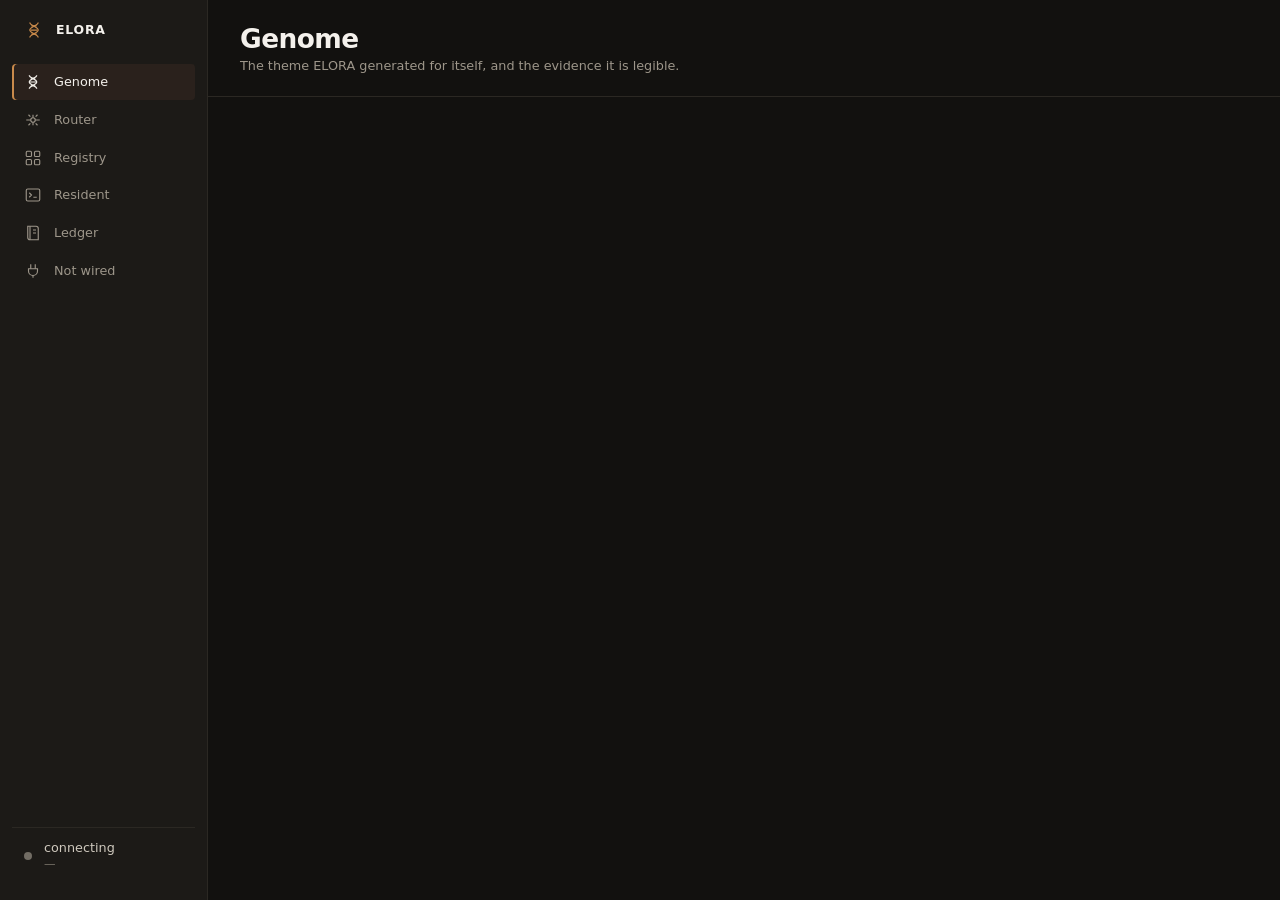
==== overlay/index.html @ b5f07940 "feat(console): rebuild the dashboard around the generated genome The blue-glass theme is gone. Every" ====
<!doctype html>
<html lang="en">
<head>
<meta charset="utf-8">
<meta name="viewport" content="width=device-width, initial-scale=1">
<meta name="color-scheme" content="dark light">
<title>ELORA · console</title>
<!--
  The theme is not written here.

  `style#genome-style` is filled at boot from /api/aesthetic, which returns CSS
  compiled from a genome ELORA generated and recorded in its own ledger. Every
  rule in styles.css refers only to those custom properties, so adopting a new
  genome re-skins the entire console with no build step and without a single
  hand-edited colour. A fallback set lives in styles.css for the case where the
  API cannot be reached, and that case is stated on screen rather than hidden.
-->
<link rel="stylesheet" href="styles.css">
<style id="genome-style"></style>
</head>
<body>

<!-- Icon sprite. Every glyph in this console is defined here, so nothing depends
     on an emoji font the machine may not have and nothing renders as a tofu box. -->
<svg class="sprite" aria-hidden="true" focusable="false" xmlns="http://www.w3.org/2000/svg">
  <defs>
    <g id="i-genome"><path d="M7 3c0 4 10 5 10 9s-10 5-10 9"/><path d="M17 3c0 4-10 5-10 9s10 5 10 9"/><path d="M9 7h6M9 17h6M8 12h8"/></g>
    <g id="i-router"><circle cx="12" cy="12" r="3"/><path d="M3 12h6M15 12h6M12 5v4M12 15v4M6 5l2.5 2.5M18 5l-2.5 2.5M6 19l2.5-2.5M18 19l-2.5-2.5"/></g>
    <g id="i-registry"><rect x="3" y="3" width="7" height="7" rx="1.5"/><rect x="14" y="3" width="7" height="7" rx="1.5"/><rect x="3" y="14" width="7" height="7" rx="1.5"/><rect x="14" y="14" width="7" height="7" rx="1.5"/></g>
    <g id="i-ledger"><path d="M5 3h11a3 3 0 0 1 3 3v15H8a3 3 0 0 1-3-3z"/><path d="M8 3v18"/><path d="M12 8h4M12 12h4"/></g>
    <g id="i-unwired"><path d="M9 3v6M15 3v6"/><path d="M6 9h12v3a6 6 0 0 1-12 0z"/><path d="M12 18v3"/></g>
    <g id="i-search"><circle cx="11" cy="11" r="6"/><path d="M20 20l-4.4-4.4"/></g>
    <g id="i-evolve"><path d="M12 3v4M12 17v4M3 12h4M17 12h4"/><path d="M6.5 6.5l2.8 2.8M14.7 14.7l2.8 2.8M17.5 6.5l-2.8 2.8M9.3 14.7l-2.8 2.8"/></g>
    <g id="i-refresh"><path d="M20 12a8 8 0 1 1-2.6-5.9"/><path d="M20 4v4h-4"/></g>
    <g id="i-check"><path d="M4 12.5l5 5L20 6.5"/></g>
    <g id="i-x"><path d="M6 6l12 12M18 6L6 18"/></g>
    <g id="i-warn"><path d="M12 3.5L21 19H3z"/><path d="M12 9.5v4M12 16.2v.1"/></g>
    <g id="i-send"><path d="M4 12l16-8-6 16-2.5-6.5z"/></g>
    <g id="i-chip"><rect x="7" y="7" width="10" height="10" rx="2"/><path d="M10 3v2.5M14 3v2.5M10 18.5V21M14 18.5V21M3 10h2.5M3 14h2.5M18.5 10H21M18.5 14H21"/></g>
    <g id="i-globe"><circle cx="12" cy="12" r="8.5"/><path d="M3.6 9h16.8M3.6 15h16.8"/><path d="M12 3.5c2.2 2.4 3.3 5.3 3.3 8.5s-1.1 6.1-3.3 8.5c-2.2-2.4-3.3-5.3-3.3-8.5s1.1-6.1 3.3-8.5z"/></g>
    <g id="i-terminal"><rect x="3" y="4" width="18" height="16" rx="2"/><path d="M7 9l3 3-3 3M12.5 15H17"/></g>
    <g id="i-clock"><circle cx="12" cy="12" r="8.5"/><path d="M12 7.5V12l3 2"/></g>
    <g id="i-eye"><path d="M2.5 12S6 6 12 6s9.5 6 9.5 6-3.5 6-9.5 6-9.5-6-9.5-6z"/><circle cx="12" cy="12" r="2.6"/></g>
    <g id="i-camera"><rect x="3" y="6.5" width="18" height="13" rx="2.5"/><circle cx="12" cy="13" r="3.6"/><path d="M8.5 6.5L10 4h4l1.5 2.5"/></g>
  </defs>
</svg>

<div class="shell">

  <nav class="rail" aria-label="Console sections">
    <div class="rail__mark">
      <svg viewBox="0 0 24 24" aria-hidden="true"><use href="#i-genome"/></svg>
      <span>ELORA</span>
    </div>

    <ul class="rail__list">
      <li><button type="button" class="rail__item" data-nav="genome" aria-current="page">
        <svg viewBox="0 0 24 24" aria-hidden="true"><use href="#i-genome"/></svg>
        <span>Genome</span></button></li>
      <li><button type="button" class="rail__item" data-nav="router">
        <svg viewBox="0 0 24 24" aria-hidden="true"><use href="#i-router"/></svg>
        <span>Router</span></button></li>
      <li><button type="button" class="rail__item" data-nav="registry">
        <svg viewBox="0 0 24 24" aria-hidden="true"><use href="#i-registry"/></svg>
        <span>Registry</span></button></li>
      <li><button type="button" class="rail__item" data-nav="resident">
        <svg viewBox="0 0 24 24" aria-hidden="true"><use href="#i-terminal"/></svg>
        <span>Resident</span></button></li>
      <li><button type="button" class="rail__item" data-nav="ledger">
        <svg viewBox="0 0 24 24" aria-hidden="true"><use href="#i-ledger"/></svg>
        <span>Ledger</span></button></li>
      <li><button type="button" class="rail__item" data-nav="unwired">
        <svg viewBox="0 0 24 24" aria-hidden="true"><use href="#i-unwired"/></svg>
        <span>Not wired</span></button></li>
    </ul>

    <div class="rail__foot">
      <span class="dot" id="rail-dot" data-state="pending"></span>
      <div class="rail__foot-text">
        <strong id="rail-state">connecting</strong>
        <span id="rail-host">—</span>
      </div>
    </div>
  </nav>

  <main class="main">
    <header class="topbar">
      <div class="topbar__lead">
        <h1 id="view-title">Genome</h1>
        <p id="view-sub" class="topbar__sub"></p>
      </div>
      <div class="topbar__meta" id="topbar-meta"></div>
    </header>

    <div class="views">
      <section class="view" data-view="genome" tabindex="-1">
        <h2 class="sr-only">Genome</h2>
        <div id="genome-root" class="stack"></div>
      </section>
      <section class="view" data-view="router" tabindex="-1" hidden>
        <h2 class="sr-only">Router console</h2>
        <div id="router-root" class="stack"></div>
      </section>
      <section class="view" data-view="registry" tabindex="-1" hidden>
        <h2 class="sr-only">Capability and registry browser</h2>
        <div id="registry-root" class="stack"></div>
      </section>
      <section class="view" data-view="resident" tabindex="-1" hidden>
        <h2 class="sr-only">Resident — the native bridge</h2>
        <div id="resident-root" class="stack"></div>
      </section>
      <section class="view" data-view="ledger" tabindex="-1" hidden>
        <h2 class="sr-only">Ledger</h2>
        <div id="ledger-root" class="stack"></div>
      </section>
      <section class="view" data-view="unwired" tabindex="-1" hidden>
        <h2 class="sr-only">Not wired</h2>
        <div id="unwired-root" class="stack"></div>
      </section>
    </div>
  </main>
</div>

<div id="toaster" class="toaster" aria-live="polite"></div>

<noscript><p class="noscript">This console reads live data over fetch. Enable JavaScript to use it.</p></noscript>

<script type="module" src="app.js"></script>
</body>
</html>
---- overlay/styles.css ----
/* ==========================================================================
   ELORA console stylesheet.

   ONE RULE GOVERNS THIS FILE: no literal colour, size, radius, duration, or
   font that the genome owns appears below. Everything is a custom property, so
   `#genome-style` (injected from /api/aesthetic) can replace the entire visual
   identity without this file being touched. A hand-written palette here would
   be the exact thing this project set out to stop doing.

   The `:root` block is a FALLBACK, not the theme. It is what renders if the API
   cannot be reached — deliberately a plain warm-neutral dark, because a
   fallback that looks bespoke is a fallback nobody notices is a fallback. When
   it is in use the UI says so on screen.
   ========================================================================== */

:root {
  /* --- fallback palette (neutral; replaced wholesale by the genome) --- */
  --el-canvas: #12110f;
  --el-surface: #1c1a17;
  --el-surface-raised: #272420;
  --el-surface-sunken: #0c0b0a;
  --el-surface-tint: #2a211c;
  --el-border: #2b2823;
  --el-border-strong: #474238;
  --el-ink: #cfc9be;
  --el-ink-strong: #f4f1ec;
  --el-ink-muted: #9d968a;
  --el-ink-faint: #726d64;
  --el-accent: #c98a4b;
  --el-accent-soft: #2a211c;
  --el-accent-ink: #12110f;
  --el-ok: #6fae72;
  --el-warn: #d3a03c;
  --el-danger: #d9705f;
  --el-info: #6a9bc4;

  /* --- fallback typography --- */
  --el-font-sans: ui-sans-serif, -apple-system, "Segoe UI Variable Display", "Segoe UI", system-ui, sans-serif;
  --el-font-mono: ui-monospace, "Cascadia Mono", "SF Mono", Consolas, monospace;
  --el-line-body: 1.55;
  --el-line-tight: 1.15;
  --el-measure: 72ch;
  --el-weight-regular: 400;
  --el-weight-medium: 500;
  --el-weight-strong: 650;
  --el-tracking-tight: -0.02em;
  --el-tracking-wide: 0.06em;
  --el-t-1: 0.8rem;
  --el-t0: 1rem;
  --el-t1: 1.28rem;
  --el-t2: 1.65rem;
  --el-t3: 2.12rem;

  /* --- fallback geometry --- */
  --el-space-1: 4px;  --el-space-2: 8px;  --el-space-3: 12px;
  --el-space-4: 16px; --el-space-5: 20px; --el-space-6: 24px;
  --el-space-7: 28px; --el-space-8: 32px; --el-space-10: 40px;
  --el-space-12: 48px; --el-space-16: 64px;
  --el-radius-control: 4px;
  --el-radius-card: 8px;
  --el-radius-panel: 12px;
  --el-radius-pill: 9999px;
  --el-hairline: 1px;
  --el-elev-1: none;
  --el-elev-2: 0 1px 2px rgba(0, 0, 0, 0.25);
  --el-elev-3: 0 8px 24px rgba(0, 0, 0, 0.35);
  --el-elev-overlay: 0 24px 64px rgba(0, 0, 0, 0.45);
  --el-dur-80: 80ms;
  --el-dur-140: 140ms;
  --el-dur-200: 200ms;
  --el-dur-320: 320ms;
  --el-ease-standard: cubic-bezier(0.2, 0, 0, 1);
  --el-ease-enter: cubic-bezier(0, 0, 0.2, 1);
  --el-stagger: 40ms;
  --el-density-row_px: 40px;
  --el-density-gutter_px: 16px;
  --el-density-control_px: 34px;
}

/* ── base ───────────────────────────────────────────────────────────── */

*, *::before, *::after { box-sizing: border-box; }

html, body { height: 100%; }

body {
  margin: 0;
  background: var(--el-canvas);
  color: var(--el-ink);
  font-family: var(--el-font-sans);
  font-size: var(--el-t0);
  line-height: var(--el-line-body);
  -webkit-font-smoothing: antialiased;
  text-rendering: optimizeLegibility;
}

.sprite { position: absolute; width: 0; height: 0; overflow: hidden; }

svg { flex: none; }

h1, h2, h3, h4, p, ul, ol, figure { margin: 0; }
ul, ol { padding: 0; list-style: none; }

a { color: var(--el-accent); text-decoration-thickness: 1px; text-underline-offset: 2px; }

:focus-visible {
  outline: 2px solid var(--el-accent);
  outline-offset: 2px;
  border-radius: var(--el-radius-control);
}

.sr-only {
  position: absolute; width: 1px; height: 1px; padding: 0; margin: -1px;
  overflow: hidden; clip: rect(0 0 0 0); white-space: nowrap; border: 0;
}

.noscript { padding: var(--el-space-8); color: var(--el-ink-muted); }

/* Numerals line up wherever data is compared. */
.num, .mono { font-family: var(--el-font-mono); font-variant-numeric: tabular-nums; }
.mono { font-size: 0.92em; }
.dim { color: var(--el-ink-muted); }
.faint { color: var(--el-ink-faint); }
.strong { color: var(--el-ink-strong); font-weight: var(--el-weight-medium); }
.wrap { overflow-wrap: anywhere; }
.truncate { overflow: hidden; text-overflow: ellipsis; white-space: nowrap; }

/* ── shell ──────────────────────────────────────────────────────────── */

.shell {
  display: grid;
  grid-template-columns: 208px minmax(0, 1fr);
  height: 100%;
}

.rail {
  display: flex;
  flex-direction: column;
  gap: var(--el-space-6);
  padding: var(--el-space-5) var(--el-space-3) var(--el-space-4);
  background: var(--el-surface);
  border-right: var(--el-hairline) solid var(--el-border);
  min-width: 0;
}

.rail__mark {
  display: flex; align-items: center; gap: var(--el-space-3);
  padding: 0 var(--el-space-3);
  font-weight: var(--el-weight-strong);
  letter-spacing: var(--el-tracking-wide);
  text-transform: uppercase;
  font-size: var(--el-t-1);
  color: var(--el-ink-strong);
}
.rail__mark svg { width: 20px; height: 20px; stroke: var(--el-accent); stroke-width: 1.5; fill: none; }
.rail__mark span { font-size: 0.78rem; }

.rail__list { display: flex; flex-direction: column; gap: 2px; }

.rail__item {
  display: flex; align-items: center; gap: var(--el-space-3);
  width: 100%;
  padding: var(--el-space-2) var(--el-space-3);
  min-height: var(--el-density-control_px);
  background: none;
  border: 0;
  border-radius: var(--el-radius-control);
  color: var(--el-ink-muted);
  font: inherit;
  font-size: var(--el-t-1);
  text-align: left;
  cursor: pointer;
  transition: background var(--el-dur-140) var(--el-ease-standard),
              color var(--el-dur-140) var(--el-ease-standard);
}
.rail__item svg { width: 18px; height: 18px; stroke: currentColor; stroke-width: 1.5; fill: none; }
.rail__item:hover { background: var(--el-surface-raised); color: var(--el-ink); }
.rail__item[aria-current="page"] {
  background: var(--el-accent-soft);
  color: var(--el-ink-strong);
  font-weight: var(--el-weight-medium);
  box-shadow: inset 2px 0 0 var(--el-accent);
}

.rail__foot {
  margin-top: auto;
  display: flex; align-items: center; gap: var(--el-space-3);
  padding: var(--el-space-3);
  border-top: var(--el-hairline) solid var(--el-border);
  min-width: 0;
}
.rail__foot-text { display: flex; flex-direction: column; min-width: 0; line-height: 1.3; }
.rail__foot-text strong { font-size: var(--el-t-1); font-weight: var(--el-weight-medium); color: var(--el-ink); }
.rail__foot-text span { font-size: 0.72rem; color: var(--el-ink-faint); }
.rail__foot-text span { overflow: hidden; text-overflow: ellipsis; white-space: nowrap; }

.dot {
  width: 8px; height: 8px; flex: none; border-radius: var(--el-radius-pill);
  background: var(--el-ink-faint);
}
.dot[data-state="ok"] { background: var(--el-ok); }
.dot[data-state="warn"] { background: var(--el-warn); }
.dot[data-state="error"] { background: var(--el-danger); }
.dot[data-state="pending"] { background: var(--el-ink-faint); animation: pulse var(--el-dur-480) var(--el-ease-standard) infinite alternate; }

@keyframes pulse { from { opacity: 0.35; } to { opacity: 1; } }

/* ── main / topbar ──────────────────────────────────────────────────── */

.main { display: flex; flex-direction: column; min-width: 0; overflow: hidden; }

.topbar {
  display: flex; align-items: flex-end; justify-content: space-between;
  gap: var(--el-space-6);
  flex-wrap: wrap;
  padding: var(--el-space-6) var(--el-space-8) var(--el-space-5);
  border-bottom: var(--el-hairline) solid var(--el-border);
  background: var(--el-canvas);
}
.topbar__lead { min-width: 0; }
.topbar h1 {
  font-size: var(--el-t2);
  line-height: var(--el-line-tight);
  letter-spacing: var(--el-tracking-tight);
  font-weight: var(--el-weight-strong);
  color: var(--el-ink-strong);
}
.topbar__sub { margin-top: 2px; color: var(--el-ink-muted); font-size: var(--el-t-1); max-width: var(--el-measure); }
.topbar__meta { display: flex; gap: var(--el-space-2); flex-wrap: wrap; align-items: center; }

.views { flex: 1; overflow-y: auto; padding: var(--el-space-6) var(--el-space-8) var(--el-space-16); }
.view { max-width: 1240px; }
.stack { display: flex; flex-direction: column; gap: var(--el-space-6); }

/* ── cards ──────────────────────────────────────────────────────────── */

.card {
  background: var(--el-surface);
  border: var(--el-hairline) solid var(--el-border);
  border-radius: var(--el-radius-card);
  overflow: hidden;
}
.card__head {
  display: flex; align-items: center; justify-content: space-between;
  gap: var(--el-space-4); flex-wrap: wrap;
  padding: var(--el-space-4) var(--el-space-5);
  border-bottom: var(--el-hairline) solid var(--el-border);
}
.card__title {
  display: flex; align-items: center; gap: var(--el-space-2);
  font-size: var(--el-t-1);
  font-weight: var(--el-weight-medium);
  color: var(--el-ink-strong);
}
.card__title svg { width: 16px; height: 16px; stroke: var(--el-accent); stroke-width: 1.6; fill: none; }
.card__note { font-size: var(--el-t-1); color: var(--el-ink-muted); }
.card__body { padding: var(--el-space-5); }
.card__body--flush { padding: 0; }

.grid-2 { display: grid; grid-template-columns: repeat(auto-fit, minmax(320px, 1fr)); gap: var(--el-space-6); }
.grid-3 { display: grid; grid-template-columns: repeat(auto-fit, minmax(220px, 1fr)); gap: var(--el-space-5); }

/* ── chips ──────────────────────────────────────────────────────────── */

.chip {
  display: inline-flex; align-items: center; gap: 5px;
  padding: 2px var(--el-space-2);
  border: var(--el-hairline) solid var(--el-border-strong);
  border-radius: var(--el-radius-pill);
  font-size: 0.72rem;
  letter-spacing: var(--el-tracking-wide);
  text-transform: uppercase;
  color: var(--el-ink-muted);
  white-space: nowrap;
}
.chip svg { width: 12px; height: 12px; stroke: currentColor; stroke-width: 2; fill: none; }
.chip[data-tone="ok"] { color: var(--el-ok); border-color: color-mix(in srgb, var(--el-ok) 40%, transparent); }
.chip[data-tone="warn"] { color: var(--el-warn); border-color: color-mix(in srgb, var(--el-warn) 40%, transparent); }
.chip[data-tone="danger"] { color: var(--el-danger); border-color: color-mix(in srgb, var(--el-danger) 40%, transparent); }
.chip[data-tone="info"] { color: var(--el-info); border-color: color-mix(in srgb, var(--el-info) 40%, transparent); }
.chip[data-tone="accent"] { color: var(--el-accent); border-color: color-mix(in srgb, var(--el-accent) 45%, transparent); }

/* ── buttons ────────────────────────────────────────────────────────── */

.btn {
  display: inline-flex; align-items: center; gap: var(--el-space-2);
  min-height: var(--el-density-control_px);
  padding: 0 var(--el-space-4);
  background: var(--el-surface-raised);
  border: var(--el-hairline) solid var(--el-border-strong);
  border-radius: var(--el-radius-control);
  color: var(--el-ink);
  font: inherit;
  font-size: var(--el-t-1);
  font-weight: var(--el-weight-medium);
  cursor: pointer;
  transition: background var(--el-dur-140) var(--el-ease-standard),
              border-color var(--el-dur-140) var(--el-ease-standard),
              transform var(--el-dur-80) var(--el-ease-standard);
}
.btn svg { width: 15px; height: 15px; stroke: currentColor; stroke-width: 1.7; fill: none; }
.btn:hover:not(:disabled) { border-color: var(--el-accent); color: var(--el-ink-strong); }
.btn:active:not(:disabled) { transform: translateY(1px); }
.btn:disabled { opacity: 0.45; cursor: not-allowed; }
.btn--primary {
  background: var(--el-accent);
  border-color: var(--el-accent);
  color: var(--el-accent-ink);
}
.btn--primary:hover:not(:disabled) { filter: brightness(1.08); color: var(--el-accent-ink); }
.btn--quiet { background: none; border-color: var(--el-border); color: var(--el-ink-muted); }
.btn--quiet:hover:not(:disabled) { color: var(--el-ink); }

.btn.is-busy svg { animation: spin var(--el-dur-480) linear infinite; }
@keyframes spin { to { transform: rotate(360deg); } }

input[type="text"], input[type="search"], textarea, select {
  width: 100%;
  min-height: var(--el-density-control_px);
  padding: var(--el-space-2) var(--el-space-3);
  background: var(--el-surface-sunken);
  border: var(--el-hairline) solid var(--el-border);
  border-radius: var(--el-radius-control);
  color: var(--el-ink);
  font: inherit;
  font-size: var(--el-t-1);
}
textarea { resize: vertical; line-height: var(--el-line-body); font-family: var(--el-font-mono); }
input::placeholder, textarea::placeholder { color: var(--el-ink-faint); }
input:focus, textarea:focus, select:focus { border-color: var(--el-accent); outline: none; }

.field { display: flex; flex-direction: column; gap: var(--el-space-2); }
.field > label { font-size: 0.74rem; letter-spacing: var(--el-tracking-wide); text-transform: uppercase; color: var(--el-ink-muted); }

/* ── key/value ──────────────────────────────────────────────────────── */

.kv { display: grid; grid-template-columns: minmax(120px, max-content) 1fr; gap: var(--el-space-2) var(--el-space-5); align-items: baseline; }
.kv dt { font-size: var(--el-t-1); color: var(--el-ink-muted); }
.kv dd { margin: 0; font-family: var(--el-font-mono); font-variant-numeric: tabular-nums; font-size: var(--el-t-1); color: var(--el-ink); overflow-wrap: anywhere; }

.stat { display: flex; flex-direction: column; gap: 2px; }
.stat__value { font-family: var(--el-font-mono); font-variant-numeric: tabular-nums; font-size: var(--el-t1); font-weight: var(--el-weight-medium); color: var(--el-ink-strong); letter-spacing: var(--el-tracking-tight); }
.stat__label { font-size: 0.72rem; letter-spacing: var(--el-tracking-wide); text-transform: uppercase; color: var(--el-ink-muted); }

/* ── trait bars ─────────────────────────────────────────────────────── */

.traits { display: flex; flex-direction: column; gap: var(--el-space-3); }
.trait { display: grid; grid-template-columns: 116px 1fr 44px; gap: var(--el-space-3); align-items: center; }
.trait__name { font-size: var(--el-t-1); color: var(--el-ink-muted); }
.trait__track { height: 6px; background: var(--el-surface-sunken); border-radius: var(--el-radius-pill); overflow: hidden; }
.trait__fill { height: 100%; background: var(--el-accent); border-radius: var(--el-radius-pill); transition: width var(--el-dur-320) var(--el-ease-enter); }
.trait__value { font-family: var(--el-font-mono); font-size: 0.8rem; text-align: right; color: var(--el-ink-muted); font-variant-numeric: tabular-nums; }
.trait__ends { display: flex; justify-content: space-between; font-size: 0.7rem; color: var(--el-ink-faint); grid-column: 2 / 4; margin-top: -6px; }

/* ── swatches ───────────────────────────────────────────────────────── */

.swatches { display: grid; grid-template-columns: repeat(auto-fill, minmax(148px, 1fr)); gap: var(--el-space-3); }
.swatch { border: var(--el-hairline) solid var(--el-border); border-radius: var(--el-radius-control); overflow: hidden; background: var(--el-canvas); }
.swatch__chip { height: 46px; border-bottom: var(--el-hairline) solid var(--el-border); }
.swatch__meta { padding: var(--el-space-2) var(--el-space-3); }
.swatch__name { display: block; font-size: 0.74rem; color: var(--el-ink-muted); letter-spacing: var(--el-tracking-wide); text-transform: uppercase; }
.swatch__hex { display: block; font-family: var(--el-font-mono); font-size: 0.74rem; color: var(--el-ink); }

.audit { display: flex; flex-direction: column; gap: var(--el-space-2); }
.audit__row { display: flex; align-items: center; justify-content: space-between; gap: var(--el-space-4); padding: var(--el-space-2) 0; border-bottom: var(--el-hairline) solid var(--el-border); font-size: var(--el-t-1); }
.audit__row:last-child { border-bottom: 0; }
.audit__ratio { font-family: var(--el-font-mono); font-variant-numeric: tabular-nums; }

/* ── tables ─────────────────────────────────────────────────────────── */

.table { width: 100%; border-collapse: collapse; font-size: var(--el-t-1); }
.table th {
  position: sticky; top: 0; z-index: 1;
  text-align: left;
  padding: var(--el-space-3) var(--el-space-5);
  background: var(--el-surface-raised);
  border-bottom: var(--el-hairline) solid var(--el-border);
  font-size: 0.72rem; letter-spacing: var(--el-tracking-wide); text-transform: uppercase;
  color: var(--el-ink-muted);
  font-weight: var(--el-weight-medium);
  white-space: nowrap;
}
.table td { padding: var(--el-space-3) var(--el-space-5); border-bottom: var(--el-hairline) solid var(--el-border); vertical-align: top; }
.table tbody tr:last-child td { border-bottom: 0; }
.table tbody tr:hover td { background: var(--el-surface-raised); }
.table .row-tight td { padding-top: var(--el-space-2); padding-bottom: var(--el-space-2); }
.table--fixed { table-layout: fixed; }
.scroller { max-height: 460px; overflow: auto; }

.risk { display: inline-flex; align-items: center; gap: 5px; font-family: var(--el-font-mono); }
.risk__pips { display: inline-flex; gap: 2px; }
.risk__pip { width: 4px; height: 11px; border-radius: 1px; background: var(--el-border-strong); }
.risk__pip[data-on="1"] { background: var(--el-accent); }
.risk__pip[data-tier="high"] { background: var(--el-warn); }
.risk__pip[data-tier="catastrophic"] { background: var(--el-danger); }

/* ── lists (rationale, events, tools) ───────────────────────────────── */

.ticks { display: flex; flex-direction: column; gap: var(--el-space-3); }
.ticks li { display: flex; gap: var(--el-space-3); font-size: var(--el-t-1); color: var(--el-ink-muted); line-height: var(--el-line-body); }
.ticks svg { width: 14px; height: 14px; margin-top: 4px; stroke: var(--el-accent); stroke-width: 2; fill: none; }
.ticks li strong { color: var(--el-ink); font-weight: var(--el-weight-medium); }

.events { display: flex; flex-direction: column; }
.event { display: grid; grid-template-columns: 68px 104px 1fr; gap: var(--el-space-4); align-items: baseline; padding: var(--el-space-3) var(--el-space-5); border-bottom: var(--el-hairline) solid var(--el-border); font-size: var(--el-t-1); }
.event:last-child { border-bottom: 0; }
.event__seq { font-family: var(--el-font-mono); color: var(--el-ink-faint); font-size: 0.78rem; }
.event__organ { font-size: 0.74rem; letter-spacing: var(--el-tracking-wide); text-transform: uppercase; color: var(--el-accent); }
.event__msg { color: var(--el-ink); overflow-wrap: anywhere; }
.event__kind { display: block; color: var(--el-ink-faint); font-size: 0.76rem; font-family: var(--el-font-mono); }

/* ── genome header ──────────────────────────────────────────────────── */

.genome-hero { display: flex; flex-direction: column; gap: var(--el-space-4); }
.genome-hero__direction {
  font-size: var(--el-t3);
  line-height: var(--el-line-tight);
  letter-spacing: var(--el-tracking-tight);
  font-weight: var(--el-weight-strong);
  color: var(--el-ink-strong);
}
.genome-hero__direction em { color: var(--el-accent); font-style: normal; }

/* ── router / chat ──────────────────────────────────────────────────── */

.chat { display: flex; flex-direction: column; gap: var(--el-space-4); }
.chat__log { display: flex; flex-direction: column; gap: var(--el-space-4); max-height: 420px; overflow-y: auto; padding: var(--el-space-5); }
.turn { display: flex; flex-direction: column; gap: var(--el-space-2); max-width: 78ch; }
.turn__role { font-size: 0.7rem; letter-spacing: var(--el-tracking-wide); text-transform: uppercase; color: var(--el-ink-faint); }
.turn__body { padding: var(--el-space-3) var(--el-space-4); border-radius: var(--el-radius-card); border: var(--el-hairline) solid var(--el-border); background: var(--el-surface-raised); white-space: pre-wrap; overflow-wrap: anywhere; }
.turn[data-role="user"] { align-self: flex-end; align-items: flex-end; }
.turn[data-role="user"] .turn__body { background: var(--el-accent-soft); border-color: color-mix(in srgb, var(--el-accent) 30%, transparent); }
.turn__meta { font-size: 0.72rem; color: var(--el-ink-faint); font-family: var(--el-font-mono); }
.chat__compose { display: flex; gap: var(--el-space-3); align-items: flex-end; padding: var(--el-space-4) var(--el-space-5); border-top: var(--el-hairline) solid var(--el-border); }
.chat__compose textarea { min-height: 44px; max-height: 168px; }

.rail-picker { display: flex; gap: var(--el-space-2); flex-wrap: wrap; }
.seg { display: inline-flex; padding: 2px; gap: 2px; background: var(--el-surface-sunken); border: var(--el-hairline) solid var(--el-border); border-radius: var(--el-radius-control); }
.seg button {
  min-height: calc(var(--el-density-control_px) - 8px);
  padding: 0 var(--el-space-3);
  background: none; border: 0; border-radius: calc(var(--el-radius-control) - 1px);
  color: var(--el-ink-muted); font: inherit; font-size: var(--el-t-1); cursor: pointer;
}
.seg button:hover { color: var(--el-ink); }
.seg button[aria-pressed="true"] { background: var(--el-surface-raised); color: var(--el-ink-strong); font-weight: var(--el-weight-medium); }

/* ── error / empty states ───────────────────────────────────────────── */

.banner {
  display: flex; gap: var(--el-space-4);
  padding: var(--el-space-4) var(--el-space-5);
  border: var(--el-hairline) solid color-mix(in srgb, var(--el-warn) 40%, transparent);
  background: color-mix(in srgb, var(--el-warn) 8%, var(--el-surface));
  border-radius: var(--el-radius-card);
}
.banner svg { width: 17px; height: 17px; margin-top: 3px; stroke: var(--el-warn); stroke-width: 1.8; fill: none; }
.banner[data-tone="danger"] { border-color: color-mix(in srgb, var(--el-danger) 45%, transparent); background: color-mix(in srgb, var(--el-danger) 8%, var(--el-surface)); }
.banner[data-tone="danger"] svg { stroke: var(--el-danger); }
.banner__body { min-width: 0; }
.banner__title { font-weight: var(--el-weight-medium); color: var(--el-ink-strong); }
.banner__detail { margin-top: 2px; font-family: var(--el-font-mono); font-size: 0.8rem; color: var(--el-ink-muted); overflow-wrap: anywhere; }
.banner__hint { margin-top: var(--el-space-2); font-size: var(--el-t-1); color: var(--el-ink-muted); }

.empty { padding: var(--el-space-8); text-align: center; color: var(--el-ink-faint); font-size: var(--el-t-1); }

.skeleton { display: flex; flex-direction: column; gap: var(--el-space-3); }
.skeleton__bar { height: 13px; border-radius: var(--el-radius-pill); background: linear-gradient(90deg, var(--el-surface-raised) 0%, var(--el-border) 50%, var(--el-surface-raised) 100%); background-size: 200% 100%; animation: shimmer var(--el-dur-480) linear infinite; }
@keyframes shimmer { from { background-position: 200% 0; } to { background-position: -200% 0; } }

/* ── code ───────────────────────────────────────────────────────────── */

.code {
  margin: 0;
  padding: var(--el-space-4) var(--el-space-5);
  background: var(--el-surface-sunken);
  border-top: var(--el-hairline) solid var(--el-border);
  font-family: var(--el-font-mono);
  font-size: 0.78rem;
  line-height: 1.6;
  color: var(--el-ink-muted);
  max-height: 320px;
  overflow: auto;
  white-space: pre;
  tab-size: 2;
}

details.disclosure > summary {
  display: flex; align-items: center; gap: var(--el-space-2);
  padding: var(--el-space-4) var(--el-space-5);
  cursor: pointer;
  font-size: var(--el-t-1);
  color: var(--el-ink-muted);
  list-style: none;
  border-top: var(--el-hairline) solid var(--el-border);
}
details.disclosure > summary::-webkit-details-marker { display: none; }
details.disclosure > summary::before { content: "▸"; color: var(--el-ink-faint); }
details.disclosure[open] > summary::before { content: "▾"; }
details.disclosure > summary:hover { color: var(--el-ink); }

/* ── toaster ────────────────────────────────────────────────────────── */

.toaster { position: fixed; right: var(--el-space-6); bottom: var(--el-space-6); display: flex; flex-direction: column; gap: var(--el-space-2); z-index: 40; max-width: 380px; }
.toast {
  display: flex; gap: var(--el-space-3); align-items: flex-start;
  padding: var(--el-space-3) var(--el-space-4);
  background: var(--el-surface-raised);
  border: var(--el-hairline) solid var(--el-border-strong);
  border-radius: var(--el-radius-card);
  box-shadow: var(--el-elev-3);
  font-size: var(--el-t-1);
  animation: rise var(--el-dur-200) var(--el-ease-enter);
}
.toast svg { width: 15px; height: 15px; margin-top: 3px; stroke: var(--el-ink-muted); stroke-width: 1.8; fill: none; }
.toast[data-tone="ok"] svg { stroke: var(--el-ok); }
.toast[data-tone="danger"] svg { stroke: var(--el-danger); }
.toast__detail { display: block; margin-top: 2px; font-family: var(--el-font-mono); font-size: 0.76rem; color: var(--el-ink-muted); overflow-wrap: anywhere; }
@keyframes rise { from { opacity: 0; transform: translateY(8px); } to { opacity: 1; transform: none; } }

/* ── responsive ─────────────────────────────────────────────────────── */

@media (max-width: 860px) {
  .shell { grid-template-columns: 1fr; }
  .rail {
    flex-direction: row; align-items: center;
    gap: var(--el-space-3);
    padding: var(--el-space-2) var(--el-space-3);
    border-right: 0;
    border-bottom: var(--el-hairline) solid var(--el-border);
    overflow-x: auto;
  }
  .rail__mark span, .rail__item span, .rail__foot-text { display: none; }
  .rail__list { flex-direction: row; gap: var(--el-space-1); }
  .rail__item { padding: var(--el-space-2); }
  .rail__item[aria-current="page"] { box-shadow: inset 0 -2px 0 var(--el-accent); }
  .rail__foot { margin: 0 0 0 auto; border-top: 0; border-left: var(--el-hairline) solid var(--el-border); padding: var(--el-space-2); }
  .topbar, .views { padding-left: var(--el-space-5); padding-right: var(--el-space-5); }
  .event { grid-template-columns: 1fr; gap: var(--el-space-1); }
  .trait { grid-template-columns: 92px 1fr 40px; }
}

/* ── motion preference ──────────────────────────────────────────────── */
/* The genome declares `respects_reduced_motion`. This is that declaration
   honoured rather than advertised. */
@media (prefers-reduced-motion: reduce) {
  *, *::before, *::after {
    animation-duration: 0.01ms !important;
    animation-iteration-count: 1 !important;
    transition-duration: 0.01ms !important;
  }
}
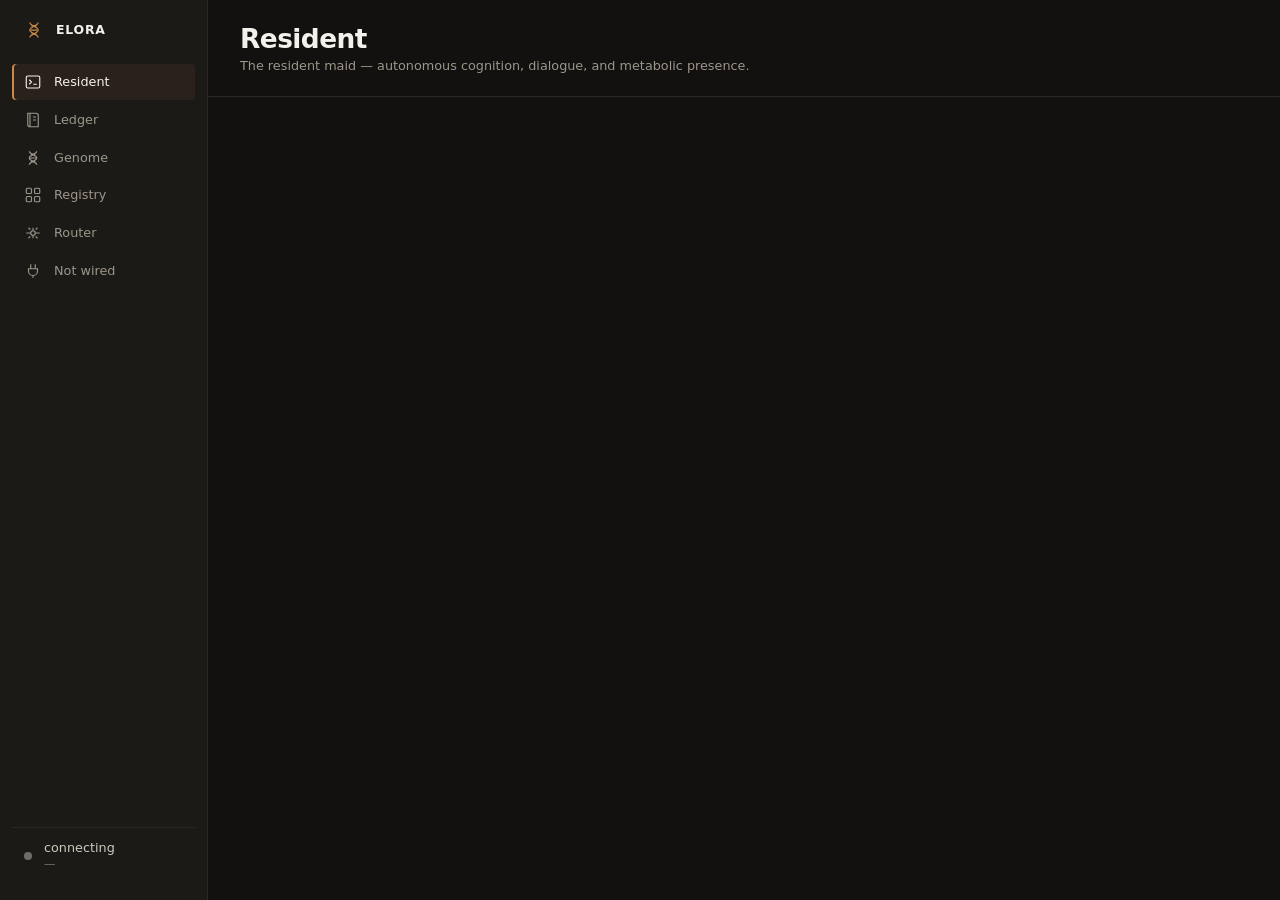
==== commit 9eae5f7b: "feat(v7.3): complete resident maid front-door, 3D organism pet, daily briefing, and 158-test ladder" ====
--- a/overlay/index.html
+++ b/overlay/index.html
@@ -42,6 +42,9 @@
     <g id="i-clock"><circle cx="12" cy="12" r="8.5"/><path d="M12 7.5V12l3 2"/></g>
     <g id="i-eye"><path d="M2.5 12S6 6 12 6s9.5 6 9.5 6-3.5 6-9.5 6-9.5-6-9.5-6z"/><circle cx="12" cy="12" r="2.6"/></g>
     <g id="i-camera"><rect x="3" y="6.5" width="18" height="13" rx="2.5"/><circle cx="12" cy="13" r="3.6"/><path d="M8.5 6.5L10 4h4l1.5 2.5"/></g>
+    <g id="i-brain"><path d="M9.5 2a4 4 0 0 0-4 4c0 .4.06.77.16 1.13A4.5 4.5 0 0 0 3 11.5c0 2 1.3 3.7 3.1 4.3A5 5 0 0 0 11 20v2h2v-2a5 5 0 0 0 4.9-4.2c1.8-.6 3.1-2.3 3.1-4.3 0-1.9-1.2-3.5-2.8-4.2.1-.35.17-.72.17-1.11a4 4 0 0 0-4-4c-.7 0-1.3.18-1.9.5A3.9 3.9 0 0 0 9.5 2z"/></g>
+    <g id="i-file"><path d="M14 2H6a2 2 0 0 0-2 2v16a2 2 0 0 0 2 2h12a2 2 0 0 0 2-2V8z"/><polyline points="14 2 14 8 20 8"/></g>
+    <g id="i-shield"><path d="M12 22s8-4 8-10V5l-8-3-8 3v7c0 6 8 10 8 10z"/></g>
   </defs>
 </svg>
 
@@ -54,21 +57,21 @@
     </div>
 
     <ul class="rail__list">
-      <li><button type="button" class="rail__item" data-nav="genome" aria-current="page">
-        <svg viewBox="0 0 24 24" aria-hidden="true"><use href="#i-genome"/></svg>
-        <span>Genome</span></button></li>
-      <li><button type="button" class="rail__item" data-nav="router">
-        <svg viewBox="0 0 24 24" aria-hidden="true"><use href="#i-router"/></svg>
-        <span>Router</span></button></li>
-      <li><button type="button" class="rail__item" data-nav="registry">
-        <svg viewBox="0 0 24 24" aria-hidden="true"><use href="#i-registry"/></svg>
-        <span>Registry</span></button></li>
-      <li><button type="button" class="rail__item" data-nav="resident">
+      <li><button type="button" class="rail__item" data-nav="resident" aria-current="page">
         <svg viewBox="0 0 24 24" aria-hidden="true"><use href="#i-terminal"/></svg>
         <span>Resident</span></button></li>
       <li><button type="button" class="rail__item" data-nav="ledger">
         <svg viewBox="0 0 24 24" aria-hidden="true"><use href="#i-ledger"/></svg>
         <span>Ledger</span></button></li>
+      <li><button type="button" class="rail__item" data-nav="genome">
+        <svg viewBox="0 0 24 24" aria-hidden="true"><use href="#i-genome"/></svg>
+        <span>Genome</span></button></li>
+      <li><button type="button" class="rail__item" data-nav="registry">
+        <svg viewBox="0 0 24 24" aria-hidden="true"><use href="#i-registry"/></svg>
+        <span>Registry</span></button></li>
+      <li><button type="button" class="rail__item" data-nav="router">
+        <svg viewBox="0 0 24 24" aria-hidden="true"><use href="#i-router"/></svg>
+        <span>Router</span></button></li>
       <li><button type="button" class="rail__item" data-nav="unwired">
         <svg viewBox="0 0 24 24" aria-hidden="true"><use href="#i-unwired"/></svg>
         <span>Not wired</span></button></li>
@@ -86,14 +89,18 @@
   <main class="main">
     <header class="topbar">
       <div class="topbar__lead">
-        <h1 id="view-title">Genome</h1>
-        <p id="view-sub" class="topbar__sub"></p>
+        <h1 id="view-title">Resident</h1>
+        <p id="view-sub" class="topbar__sub">The resident maid — autonomous cognition, dialogue, and metabolic presence.</p>
       </div>
       <div class="topbar__meta" id="topbar-meta"></div>
     </header>
 
     <div class="views">
-      <section class="view" data-view="genome" tabindex="-1">
+      <section class="view" data-view="resident" tabindex="-1">
+        <h2 class="sr-only">Resident — the native bridge</h2>
+        <div id="resident-root" class="stack"></div>
+      </section>
+      <section class="view" data-view="genome" tabindex="-1" hidden>
         <h2 class="sr-only">Genome</h2>
         <div id="genome-root" class="stack"></div>
       </section>
@@ -104,10 +111,6 @@
       <section class="view" data-view="registry" tabindex="-1" hidden>
         <h2 class="sr-only">Capability and registry browser</h2>
         <div id="registry-root" class="stack"></div>
-      </section>
-      <section class="view" data-view="resident" tabindex="-1" hidden>
-        <h2 class="sr-only">Resident — the native bridge</h2>
-        <div id="resident-root" class="stack"></div>
       </section>
       <section class="view" data-view="ledger" tabindex="-1" hidden>
         <h2 class="sr-only">Ledger</h2>
--- a/overlay/styles.css
+++ b/overlay/styles.css
@@ -445,6 +445,143 @@
 .seg button:hover { color: var(--el-ink); }
 .seg button[aria-pressed="true"] { background: var(--el-surface-raised); color: var(--el-ink-strong); font-weight: var(--el-weight-medium); }
 
+/* ── resident / organism / quick actions ───────────────────────────── */
+
+.resident-layout {
+  display: grid;
+  grid-template-columns: 320px 1fr;
+  gap: var(--el-space-6);
+  align-items: start;
+}
+@media (max-width: 960px) {
+  .resident-layout {
+    grid-template-columns: 1fr;
+  }
+}
+.resident-aside, .resident-main {
+  display: flex;
+  flex-direction: column;
+  gap: var(--el-space-4);
+  min-width: 0;
+}
+.organism-frame {
+  position: relative;
+  display: flex;
+  flex-direction: column;
+  align-items: center;
+  justify-content: center;
+  padding: var(--el-space-4);
+  background: var(--el-surface-raised);
+  border: var(--el-hairline) solid var(--el-border);
+  border-radius: var(--el-radius-card);
+}
+.organism {
+  display: block;
+  width: 280px;
+  height: 280px;
+  border-radius: var(--el-radius-card);
+  background: var(--el-surface-sunken);
+  box-shadow: var(--el-elev-1);
+}
+.organism[data-status="offline"] {
+  background: var(--el-surface-sunken);
+  border: var(--el-hairline) dashed var(--el-border);
+}
+.organism-fallback {
+  display: none;
+  position: absolute;
+  top: var(--el-space-4);
+  width: 280px;
+  height: 280px;
+  align-items: center;
+  justify-content: center;
+  flex-direction: column;
+  gap: var(--el-space-2);
+  color: var(--el-ink-muted);
+  font-size: var(--el-t-1);
+  pointer-events: none;
+}
+.organism-frame[data-status="offline"] .organism-fallback {
+  display: flex;
+}
+.organism-fallback svg {
+  width: 32px;
+  height: 32px;
+  stroke: var(--el-ink-muted);
+  stroke-width: 1.5;
+  fill: none;
+  opacity: 0.6;
+}
+.organism-legend {
+  display: flex;
+  gap: var(--el-space-4);
+  margin-top: var(--el-space-3);
+  font-size: var(--el-t-1);
+  color: var(--el-ink-muted);
+  align-items: center;
+}
+.briefing-card {
+  display: flex;
+  flex-direction: column;
+  gap: var(--el-space-2);
+  padding: var(--el-space-4) var(--el-space-5);
+  border-radius: var(--el-radius-card);
+  background: var(--el-surface-raised);
+  border: var(--el-hairline) solid var(--el-border);
+}
+.briefing-title {
+  font-size: var(--el-t1);
+  font-weight: var(--el-weight-strong);
+  color: var(--el-accent);
+  display: flex;
+  align-items: center;
+  gap: var(--el-space-2);
+}
+.briefing-title svg {
+  width: 16px;
+  height: 16px;
+  stroke: var(--el-accent);
+}
+.briefing-text {
+  font-size: var(--el-t0);
+  color: var(--el-ink);
+  line-height: var(--el-line-body);
+}
+.quick-actions {
+  display: flex;
+  flex-wrap: wrap;
+  gap: var(--el-space-2);
+  padding: var(--el-space-3) var(--el-space-5);
+  border-top: var(--el-hairline) solid var(--el-border);
+  background: var(--el-surface);
+}
+.quick-btn {
+  display: inline-flex;
+  align-items: center;
+  gap: var(--el-space-2);
+  padding: var(--el-space-2) var(--el-space-3);
+  font-size: var(--el-t-1);
+  font-family: inherit;
+  border-radius: var(--el-radius-control);
+  border: var(--el-hairline) solid var(--el-border);
+  background: var(--el-surface-raised);
+  color: var(--el-ink);
+  cursor: pointer;
+  transition: border-color var(--el-dur-140) ease, background var(--el-dur-140) ease;
+}
+.quick-btn:hover {
+  background: var(--el-surface);
+  border-color: var(--el-accent);
+  color: var(--el-accent);
+}
+.quick-btn svg {
+  width: 14px;
+  height: 14px;
+  stroke: currentColor;
+  stroke-width: 1.8;
+  fill: none;
+}
+
 /* ── error / empty states ───────────────────────────────────────────── */
 
 .banner {
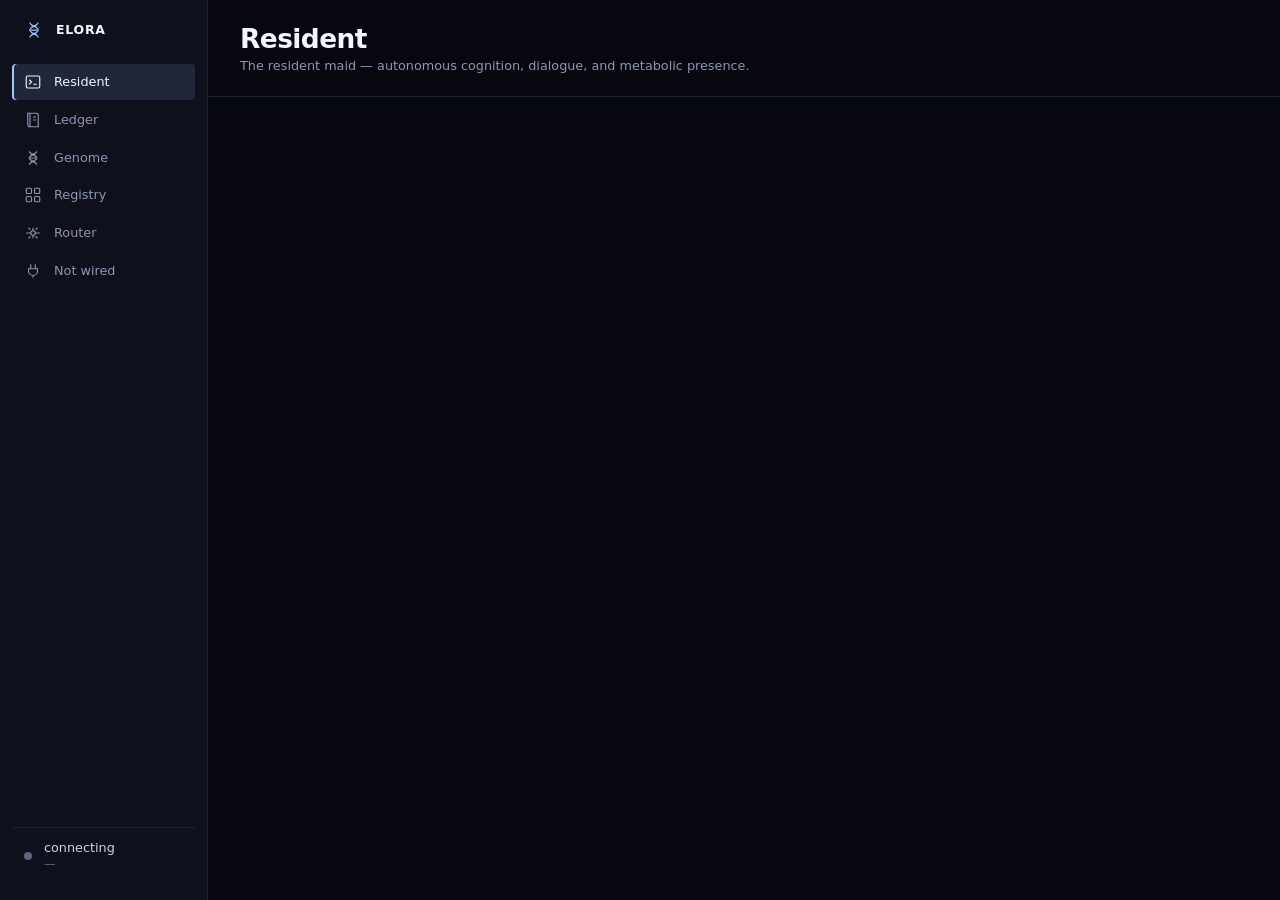
==== commit 715ab181: "fix(overlay): ice fallback palette and orbit rings Keep organ names visible on narrow screens. Daemo" ====
--- a/overlay/index.html
+++ b/overlay/index.html
@@ -49,6 +49,11 @@
 </svg>
 
 <div class="shell">
+  <svg class="orbits" id="orbits" viewBox="0 0 100 100" preserveAspectRatio="xMidYMid meet" aria-hidden="true">
+    <circle id="r1" cx="50" cy="50" r="28"/>
+    <circle id="r2" cx="50" cy="50" r="38"/>
+    <circle id="r3" cx="50" cy="50" r="47"/>
+  </svg>
 
   <nav class="rail" aria-label="Console sections">
     <div class="rail__mark">
@@ -57,22 +62,22 @@
     </div>
 
     <ul class="rail__list">
-      <li><button type="button" class="rail__item" data-nav="resident" aria-current="page">
+      <li><button type="button" class="rail__item" data-nav="resident" aria-current="page" data-ring="1" data-deg="200">
         <svg viewBox="0 0 24 24" aria-hidden="true"><use href="#i-terminal"/></svg>
         <span>Resident</span></button></li>
-      <li><button type="button" class="rail__item" data-nav="ledger">
+      <li><button type="button" class="rail__item" data-nav="ledger" data-ring="2" data-deg="40">
         <svg viewBox="0 0 24 24" aria-hidden="true"><use href="#i-ledger"/></svg>
         <span>Ledger</span></button></li>
-      <li><button type="button" class="rail__item" data-nav="genome">
+      <li><button type="button" class="rail__item" data-nav="genome" data-ring="2" data-deg="110">
         <svg viewBox="0 0 24 24" aria-hidden="true"><use href="#i-genome"/></svg>
         <span>Genome</span></button></li>
-      <li><button type="button" class="rail__item" data-nav="registry">
+      <li><button type="button" class="rail__item" data-nav="registry" data-ring="2" data-deg="155">
         <svg viewBox="0 0 24 24" aria-hidden="true"><use href="#i-registry"/></svg>
         <span>Registry</span></button></li>
-      <li><button type="button" class="rail__item" data-nav="router">
+      <li><button type="button" class="rail__item" data-nav="router" data-ring="1" data-deg="340">
         <svg viewBox="0 0 24 24" aria-hidden="true"><use href="#i-router"/></svg>
         <span>Router</span></button></li>
-      <li><button type="button" class="rail__item" data-nav="unwired">
+      <li><button type="button" class="rail__item" data-nav="unwired" data-ring="3" data-deg="80">
         <svg viewBox="0 0 24 24" aria-hidden="true"><use href="#i-unwired"/></svg>
         <span>Not wired</span></button></li>
     </ul>
--- a/overlay/styles.css
+++ b/overlay/styles.css
@@ -14,25 +14,25 @@
    ========================================================================== */
 
 :root {
-  /* --- fallback palette (neutral; replaced wholesale by the genome) --- */
-  --el-canvas: #12110f;
-  --el-surface: #1c1a17;
-  --el-surface-raised: #272420;
-  --el-surface-sunken: #0c0b0a;
-  --el-surface-tint: #2a211c;
-  --el-border: #2b2823;
-  --el-border-strong: #474238;
-  --el-ink: #cfc9be;
-  --el-ink-strong: #f4f1ec;
-  --el-ink-muted: #9d968a;
-  --el-ink-faint: #726d64;
-  --el-accent: #c98a4b;
-  --el-accent-soft: #2a211c;
-  --el-accent-ink: #12110f;
-  --el-ok: #6fae72;
-  --el-warn: #d3a03c;
-  --el-danger: #d9705f;
-  --el-info: #6a9bc4;
+  /* --- fallback palette (void / ice; replaced wholesale by the genome) --- */
+  --el-canvas: #07080f;
+  --el-surface: #0e111c;
+  --el-surface-raised: #161b2c;
+  --el-surface-sunken: #05060c;
+  --el-surface-tint: #161b2c;
+  --el-border: #1a2236;
+  --el-border-strong: #2a3654;
+  --el-ink: #c9d4ea;
+  --el-ink-strong: #f3f6ff;
+  --el-ink-muted: #8b97b3;
+  --el-ink-faint: #5a647d;
+  --el-accent: #9ec5ff;
+  --el-accent-soft: rgba(158, 197, 255, 0.12);
+  --el-accent-ink: #07080f;
+  --el-ok: #5fd0b5;
+  --el-warn: #e0b45c;
+  --el-danger: #e07a6a;
+  --el-info: #9ec5ff;
 
   /* --- fallback typography --- */
   --el-font-sans: ui-sans-serif, -apple-system, "Segoe UI Variable Display", "Segoe UI", system-ui, sans-serif;
@@ -125,9 +125,31 @@
 .wrap { overflow-wrap: anywhere; }
 .truncate { overflow: hidden; text-overflow: ellipsis; white-space: nowrap; }
 
+/* ── orbits SVG (hive shell background) ────────────────────────────── */
+
+.orbits {
+  display: none;
+  position: absolute;
+  inset: 0;
+  width: 100%;
+  height: 100%;
+  pointer-events: none;
+  z-index: 0;
+}
+.orbits circle {
+  fill: none;
+  stroke: color-mix(in srgb, var(--el-accent) 20%, transparent);
+  stroke-width: 1.25;
+}
+.orbits circle.hot {
+  stroke: var(--el-accent);
+  stroke-width: 2;
+}
+
 /* ── shell ──────────────────────────────────────────────────────────── */
 
 .shell {
+  position: relative;
   display: grid;
   grid-template-columns: 208px minmax(0, 1fr);
   height: 100%;
@@ -667,9 +689,10 @@
     border-bottom: var(--el-hairline) solid var(--el-border);
     overflow-x: auto;
   }
-  .rail__mark span, .rail__item span, .rail__foot-text { display: none; }
+  .rail__mark span, .rail__foot-text { display: none; }
   .rail__list { flex-direction: row; gap: var(--el-space-1); }
-  .rail__item { padding: var(--el-space-2); }
+  .rail__item { padding: var(--el-space-2) var(--el-space-3); }
+  .rail__item span { display: inline; }
   .rail__item[aria-current="page"] { box-shadow: inset 0 -2px 0 var(--el-accent); }
   .rail__foot { margin: 0 0 0 auto; border-top: 0; border-left: var(--el-hairline) solid var(--el-border); padding: var(--el-space-2); }
   .topbar, .views { padding-left: var(--el-space-5); padding-right: var(--el-space-5); }
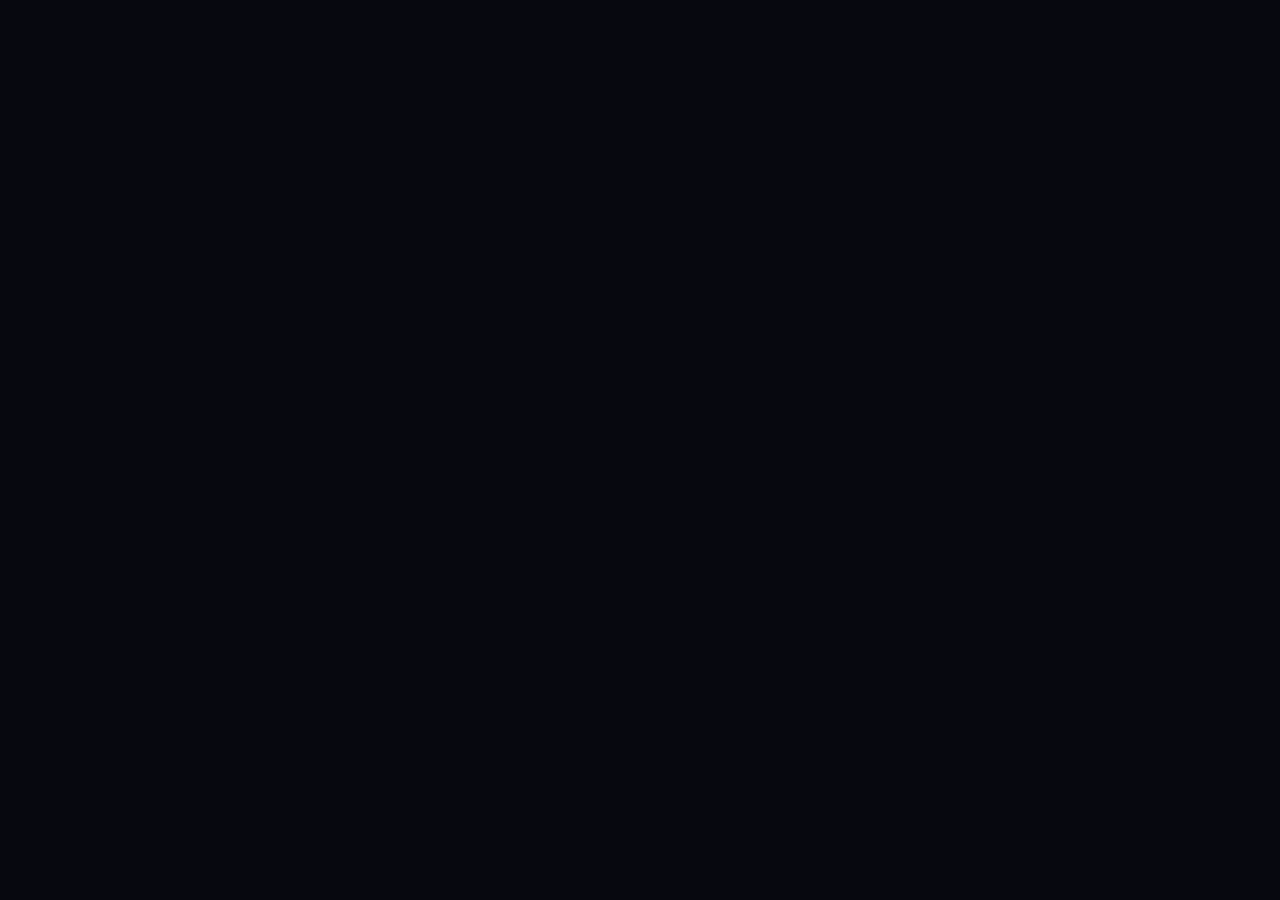
==== commit 5a16f411: "Improve ELORA runtime and Resident console" ====
--- a/overlay/index.html
+++ b/overlay/index.html
@@ -133,6 +133,6 @@
 
 <noscript><p class="noscript">This console reads live data over fetch. Enable JavaScript to use it.</p></noscript>
 
-<script type="module" src="app.js"></script>
+<script type="module" src="app.js?v=omni_v6"></script>
 </body>
 </html>
--- a/overlay/styles.css
+++ b/overlay/styles.css
@@ -450,8 +450,6 @@
 .turn { display: flex; flex-direction: column; gap: var(--el-space-2); max-width: 78ch; }
 .turn__role { font-size: 0.7rem; letter-spacing: var(--el-tracking-wide); text-transform: uppercase; color: var(--el-ink-faint); }
 .turn__body { padding: var(--el-space-3) var(--el-space-4); border-radius: var(--el-radius-card); border: var(--el-hairline) solid var(--el-border); background: var(--el-surface-raised); white-space: pre-wrap; overflow-wrap: anywhere; }
-.turn[data-role="user"] { align-self: flex-end; align-items: flex-end; }
-.turn[data-role="user"] .turn__body { background: var(--el-accent-soft); border-color: color-mix(in srgb, var(--el-accent) 30%, transparent); }
 .turn__meta { font-size: 0.72rem; color: var(--el-ink-faint); font-family: var(--el-font-mono); }
 .chat__compose { display: flex; gap: var(--el-space-3); align-items: flex-end; padding: var(--el-space-4) var(--el-space-5); border-top: var(--el-hairline) solid var(--el-border); }
 .chat__compose textarea { min-height: 44px; max-height: 168px; }
@@ -467,7 +465,7 @@
 .seg button:hover { color: var(--el-ink); }
 .seg button[aria-pressed="true"] { background: var(--el-surface-raised); color: var(--el-ink-strong); font-weight: var(--el-weight-medium); }
 
-/* ── resident / organism / quick actions ───────────────────────────── */
+/* ── resident / organism ───────────────────────────────────────────── */
 
 .resident-layout {
   display: grid;
@@ -542,7 +540,606 @@
   color: var(--el-ink-muted);
   align-items: center;
 }
+.house-still {
+  margin: 0;
+  padding: var(--el-space-3);
+  background: var(--el-surface-raised);
+  border: var(--el-hairline) solid var(--el-border);
+  border-radius: var(--el-radius-card);
+}
+.house-still img {
+  display: block;
+  width: 100%;
+  max-height: 160px;
+  object-fit: contain;
+  background: var(--el-surface-sunken);
+}
+.house-still figcaption {
+  margin-top: var(--el-space-2);
+  font-size: var(--el-t-1);
+  color: var(--el-ink-muted);
+}
+
+/* Resident as the face: organism fills the stage, HUD sits on top. */
+body.resident-stage .shell { grid-template-columns: minmax(0, 1fr); }
+body.resident-stage .rail,
+body.resident-stage .topbar { display: none; }
+body.resident-stage .views { padding: 0; overflow: hidden; }
+body.resident-stage .view[data-view="resident"] {
+  max-width: none;
+  height: 100%;
+}
+body.resident-stage #resident-root.stack,
+body.resident-stage .resident-layout {
+  height: 100%;
+  gap: 0;
+}
+.resident-layout {
+  position: relative;
+  min-height: 100%;
+}
+body.resident-stage .resident-layout { display: block; }
+body.resident-stage .organism-frame {
+  position: absolute;
+  inset: 0;
+  padding: 0;
+  border: 0;
+  border-radius: 0;
+  background: var(--el-canvas);
+  align-items: stretch;
+  justify-content: stretch;
+}
+body.resident-stage .organism {
+  width: 100%;
+  height: 100%;
+  border-radius: 0;
+  background: var(--el-canvas);
+}
+body.resident-stage .organism-fallback {
+  inset: 0;
+  width: auto;
+  height: auto;
+  top: 0;
+}
+body.resident-stage .organism-frame::after {
+  content: "";
+  pointer-events: none;
+  position: absolute;
+  inset: 0;
+  background: radial-gradient(circle at 50% 50%, transparent 25%, color-mix(in srgb, var(--el-canvas) 65%, transparent) 75%, var(--el-canvas) 100%);
+  box-shadow:
+    inset 0 0 160px color-mix(in srgb, var(--el-canvas) 92%, transparent),
+    inset 0 -100px 140px color-mix(in srgb, var(--el-ok) 12%, transparent);
+}
+.hud-state {
+  text-shadow: 0 0 24px color-mix(in srgb, var(--el-ok) 55%, transparent);
+}
+@keyframes hud-breathe {
+  from { opacity: 0.82; }
+  to { opacity: 1; }
+}
+.hud-state { animation: hud-breathe 2.4s var(--el-ease-standard) infinite alternate; }
+@media (prefers-reduced-motion: reduce) {
+  .hud-state { animation: none; }
+}
+.hud-compose button[aria-pressed="true"] {
+  border-color: var(--el-ok);
+  color: var(--el-ok);
+}
+.hud-eyes:has(img[hidden]) { display: none; }
+
+/* ── resident hud (Higgsfield Spatial Architecture) ──────────────── */
+.resident-hud {
+  position: absolute;
+  inset: 0;
+  z-index: 2;
+  display: grid;
+  grid-template-columns: minmax(340px, 420px) minmax(200px, 1fr) minmax(360px, 440px);
+  grid-template-rows: auto 1fr auto;
+  gap: var(--el-space-3) var(--el-space-4);
+  padding: var(--el-space-4) var(--el-space-5);
+  pointer-events: none;
+  box-sizing: border-box;
+  overflow: hidden;
+}
+
+.hud-sys, .hud-eyes, .hud-will, .hud-hands, .hud-compose, .hud-dock-wrapper, .hud-deck {
+  pointer-events: auto;
+  min-width: 0;
+}
+
+/* System Capsule (Top Left) */
+.hud-sys {
+  grid-column: 1;
+  grid-row: 1;
+  padding: 12px 16px;
+  background: color-mix(in srgb, var(--el-surface-sunken) 55%, transparent);
+  border: var(--el-hairline) solid color-mix(in srgb, var(--el-border) 70%, transparent);
+  border-radius: 18px;
+  backdrop-filter: blur(28px) saturate(180%);
+  -webkit-backdrop-filter: blur(28px) saturate(180%);
+  box-shadow: 0 12px 32px -8px rgba(0, 0, 0, 0.5), inset 0 1px 0 rgba(255, 255, 255, 0.06);
+  display: flex;
+  flex-direction: column;
+  gap: 8px;
+}
+
+.hud-sys h2 {
+  font-size: 11px;
+  letter-spacing: var(--el-tracking-wide);
+  text-transform: uppercase;
+  color: var(--el-ink-faint);
+  font-weight: var(--el-weight-regular);
+  margin: 0;
+}
+
+.hud-sys-header {
+  display: flex;
+  align-items: center;
+  gap: 8px;
+}
+
+.hud-dot {
+  width: 8px;
+  height: 8px;
+  border-radius: 50%;
+  background: var(--el-ok);
+  box-shadow: 0 0 10px var(--el-ok);
+  animation: hud-pulse 2s infinite ease-in-out;
+  flex: none;
+}
+
+@keyframes hud-pulse {
+  0%, 100% { transform: scale(1); opacity: 1; box-shadow: 0 0 8px var(--el-ok); }
+  50% { transform: scale(1.25); opacity: 0.75; box-shadow: 0 0 16px var(--el-ok); }
+}
+
+.hud-sys-title {
+  font-size: 11px;
+  letter-spacing: var(--el-tracking-wide);
+  text-transform: uppercase;
+  color: var(--el-ink-faint);
+  font-weight: var(--el-weight-strong);
+}
+
+.hud-state {
+  font-family: var(--el-font-mono);
+  font-size: 16px;
+  font-weight: var(--el-weight-strong);
+  color: var(--el-ok);
+  line-height: 1.1;
+  letter-spacing: 0.04em;
+  margin-left: auto;
+}
+
+.hud-stats-row {
+  display: flex;
+  flex-wrap: wrap;
+  justify-content: space-between;
+  gap: 6px 12px;
+}
+
+.hud-stat {
+  display: flex;
+  align-items: center;
+  gap: 6px;
+  font-size: 12px;
+  color: var(--el-ink-muted);
+  font-family: var(--el-font-mono);
+}
+
+.hud-stat b {
+  color: var(--el-ink);
+  font-weight: var(--el-weight-regular);
+  overflow-wrap: anywhere;
+}
+
+.hud-utils {
+  display: flex;
+  flex-wrap: wrap;
+  gap: 6px;
+  margin-top: 4px;
+}
+
+.hud-util-btn, .hud-utils button {
+  min-height: 28px;
+  padding: 3px 10px;
+  background: color-mix(in srgb, var(--el-surface-raised) 70%, transparent);
+  color: var(--el-ink-muted);
+  border: var(--el-hairline) solid var(--el-border);
+  border-radius: var(--el-radius-pill);
+  font: inherit;
+  font-size: 11px;
+  font-weight: var(--el-weight-medium);
+  cursor: pointer;
+  transition: all var(--el-dur-140) var(--el-ease-standard);
+}
+
+.hud-util-btn:hover, .hud-utils button:hover {
+  color: var(--el-ink-strong);
+  border-color: var(--el-accent);
+  background: color-mix(in srgb, var(--el-accent-soft) 80%, transparent);
+}
+
+/* Vision Still (Top Right) */
+.hud-eyes {
+  grid-column: 3;
+  grid-row: 1;
+  justify-self: end;
+  align-self: start;
+  margin: 0;
+  max-width: 200px;
+  padding: 6px;
+  background: color-mix(in srgb, var(--el-surface-sunken) 55%, transparent);
+  border: var(--el-hairline) solid color-mix(in srgb, var(--el-border) 70%, transparent);
+  border-radius: 16px;
+  backdrop-filter: blur(24px);
+  -webkit-backdrop-filter: blur(24px);
+  box-shadow: 0 12px 32px -8px rgba(0, 0, 0, 0.5);
+  z-index: 1;
+  transition: transform var(--el-dur-200) var(--el-ease-standard);
+}
+
+.hud-eyes:hover {
+  transform: scale(1.04);
+}
+
+.hud-eyes img {
+  display: block;
+  width: 100%;
+  max-height: 84px;
+  object-fit: cover;
+  border-radius: 10px;
+  background: var(--el-surface-sunken);
+}
+
+.hud-eyes figcaption {
+  margin-top: 4px;
+  font-size: 10px;
+  font-family: var(--el-font-mono);
+  color: var(--el-ink-muted);
+  text-align: center;
+}
+
+/* Obsidian Dialogue Stream (Column 1, Row 2) */
+.hud-will {
+  grid-column: 1;
+  grid-row: 2;
+  align-self: stretch;
+  min-height: 0;
+  display: flex;
+  flex-direction: column;
+  gap: var(--el-space-3);
+  overflow-y: auto;
+  overflow-x: hidden;
+  padding: var(--el-space-3);
+  background: color-mix(in srgb, var(--el-surface-sunken) 50%, transparent);
+  border: var(--el-hairline) solid color-mix(in srgb, var(--el-border) 60%, transparent);
+  border-radius: 20px;
+  backdrop-filter: blur(28px) saturate(180%);
+  -webkit-backdrop-filter: blur(28px) saturate(180%);
+  box-shadow: 0 16px 40px -10px rgba(0, 0, 0, 0.6), inset 0 1px 0 rgba(255, 255, 255, 0.06);
+  scrollbar-width: thin;
+  scrollbar-color: color-mix(in srgb, var(--el-border) 80%, transparent) transparent;
+}
+
+.hud-will::-webkit-scrollbar {
+  width: 5px;
+}
+.hud-will::-webkit-scrollbar-track {
+  background: transparent;
+}
+.hud-will::-webkit-scrollbar-thumb {
+  background: color-mix(in srgb, var(--el-border) 80%, transparent);
+  border-radius: 3px;
+}
+
+.hud-will .turn {
+  display: flex;
+  flex-direction: column;
+  gap: 6px;
+  max-width: 100%;
+  animation: fadeIn 0.2s var(--el-ease-standard);
+}
+
+.hud-will .turn__role {
+  display: flex;
+  align-items: center;
+  gap: var(--el-space-2);
+  font-size: 0.72rem;
+  letter-spacing: var(--el-tracking-wide);
+  text-transform: uppercase;
+  font-weight: var(--el-weight-strong);
+  color: var(--el-ink-faint);
+  padding: 0 4px;
+}
+
+.hud-will .turn[data-role="will"] .turn__role {
+  color: var(--el-ink-muted);
+}
+
+.hud-will .turn[data-role="elora"] .turn__role {
+  color: var(--el-accent);
+}
+
+.hud-will .turn__body {
+  padding: 12px 16px;
+  border-radius: 16px;
+  font-family: var(--el-font-sans);
+  font-size: 0.92rem;
+  line-height: 1.55;
+  white-space: pre-wrap;
+  overflow-wrap: anywhere;
+  transition: border-color var(--el-dur-140) var(--el-ease-standard);
+}
+
+.hud-will .turn[data-role="will"] .turn__body {
+  background: color-mix(in srgb, var(--el-surface-raised) 70%, transparent);
+  border: var(--el-hairline) solid color-mix(in srgb, var(--el-border) 85%, transparent);
+  color: var(--el-ink-strong);
+  box-shadow: 0 4px 16px -4px rgba(0, 0, 0, 0.4);
+}
+
+.hud-will .turn[data-role="elora"] .turn__body {
+  background: color-mix(in srgb, var(--el-surface) 80%, transparent);
+  border: var(--el-hairline) solid color-mix(in srgb, var(--el-accent) 25%, transparent);
+  border-left: 3px solid var(--el-accent);
+  color: var(--el-ink);
+  box-shadow: 0 8px 28px -6px rgba(0, 0, 0, 0.5), inset 0 1px 0 rgba(255, 255, 255, 0.08);
+}
+
+/* Hands Status Badge */
+.hud-hands {
+  position: absolute;
+  bottom: calc(100% + 12px);
+  left: 50%;
+  transform: translateX(-50%);
+  z-index: 20;
+  font-size: 11px;
+  color: var(--el-ink-muted);
+  font-family: var(--el-font-mono);
+  background: color-mix(in srgb, var(--el-surface-sunken) 90%, #03060a);
+  border: var(--el-hairline) solid color-mix(in srgb, var(--el-border) 80%, rgba(255, 255, 255, 0.12));
+  padding: 4px 14px;
+  border-radius: var(--el-radius-pill);
+  backdrop-filter: blur(20px);
+  -webkit-backdrop-filter: blur(20px);
+  box-shadow: 0 8px 24px rgba(0, 0, 0, 0.65);
+  pointer-events: none;
+  white-space: nowrap;
+}
+
+.hud-hands[hidden] {
+  display: none;
+}
+
+/* Omni Floating Command Dock (Bottom Center) */
+.hud-dock-wrapper {
+  grid-column: 1 / -1;
+  grid-row: 3;
+  justify-self: center;
+  width: min(940px, 96vw);
+  display: flex;
+  flex-direction: column;
+  gap: 8px;
+  padding: 8px 14px;
+  background: color-mix(in srgb, var(--el-surface-sunken) 78%, #020508);
+  border: var(--el-hairline) solid color-mix(in srgb, var(--el-border) 80%, rgba(255,255,255,0.12));
+  border-radius: 24px;
+  backdrop-filter: blur(32px) saturate(190%);
+  -webkit-backdrop-filter: blur(32px) saturate(190%);
+  box-shadow:
+    0 24px 64px -12px rgba(0, 0, 0, 0.85),
+    0 0 0 1px rgba(0, 0, 0, 0.6),
+    inset 0 1px 0 rgba(255, 255, 255, 0.12);
+  pointer-events: auto;
+  position: relative;
+  z-index: 10;
+}
+
+.hud-dock-pills {
+  display: flex;
+  justify-content: space-between;
+  align-items: center;
+  gap: var(--el-space-3);
+  flex-wrap: nowrap;
+  overflow-x: auto;
+  padding: 2px 4px;
+  scrollbar-width: none;
+}
+.hud-dock-pills::-webkit-scrollbar {
+  display: none;
+}
+
+.proactive-badge {
+  display: inline-flex;
+  align-items: center;
+  gap: 3px;
+  padding: 1px 8px;
+  font-size: 0.66rem;
+  font-family: var(--el-font-mono);
+  font-weight: var(--el-weight-strong);
+  color: var(--el-accent);
+  background: color-mix(in srgb, var(--el-accent) 15%, transparent);
+  border: 1px solid color-mix(in srgb, var(--el-accent) 35%, transparent);
+  border-radius: var(--el-radius-pill);
+  box-shadow: 0 0 10px color-mix(in srgb, var(--el-accent) 30%, transparent);
+  letter-spacing: 0.04em;
+  margin-left: 6px;
+}
+
+.persona-pills {
+  display: flex;
+  gap: 6px;
+  align-items: center;
+  flex-wrap: nowrap;
+  flex-shrink: 0;
+}
+
+.persona-chip {
+  display: inline-flex;
+  align-items: center;
+  padding: 3px 10px;
+  background: color-mix(in srgb, var(--el-surface-raised) 50%, transparent);
+  border: var(--el-hairline) solid color-mix(in srgb, var(--el-border) 80%, transparent);
+  border-radius: var(--el-radius-pill);
+  font-size: 0.74rem;
+  font-family: var(--el-font-mono);
+  color: var(--el-ink-muted);
+  cursor: pointer;
+  transition: all var(--el-dur-140) var(--el-ease-standard);
+  white-space: nowrap;
+}
+
+.persona-chip:hover {
+  border-color: var(--el-accent);
+  color: var(--el-accent);
+  background: color-mix(in srgb, var(--el-accent-soft) 70%, transparent);
+  transform: translateY(-1px);
+}
+
+.studio-chips {
+  display: flex;
+  gap: 6px;
+  align-items: center;
+  flex-wrap: nowrap;
+  flex-shrink: 0;
+}
+
+.studio-chip {
+  display: inline-flex;
+  align-items: center;
+  gap: 4px;
+  padding: 3px 10px;
+  white-space: nowrap;
+  background: color-mix(in srgb, var(--el-surface-raised) 50%, transparent);
+  border: var(--el-hairline) solid color-mix(in srgb, var(--el-border) 80%, transparent);
+  border-radius: var(--el-radius-pill);
+  font-size: 0.72rem;
+  font-family: var(--el-font-sans);
+  color: var(--el-ink-muted);
+  cursor: pointer;
+  transition: all var(--el-dur-140) var(--el-ease-standard);
+}
+
+.studio-chip svg {
+  width: 12px;
+  height: 12px;
+  stroke: currentColor;
+  stroke-width: 1.8;
+  fill: none;
+}
+
+.studio-chip:hover {
+  border-color: var(--el-ink-strong);
+  color: var(--el-ink-strong);
+  background: color-mix(in srgb, var(--el-surface-tint) 80%, transparent);
+}
+
+.hud-compose {
+  display: flex;
+  align-items: center;
+  gap: 8px;
+  padding: 4px 6px 4px 14px;
+  background: color-mix(in srgb, var(--el-canvas) 85%, transparent);
+  border: var(--el-hairline) solid color-mix(in srgb, var(--el-border) 60%, rgba(255,255,255,0.08));
+  border-radius: 16px;
+  position: relative;
+}
+
+.hud-compose textarea, .hud-compose input {
+  flex: 1 1 180px;
+  min-height: 38px;
+  max-height: 120px;
+  height: 38px;
+  background: transparent;
+  border: none;
+  outline: none;
+  color: var(--el-ink-strong);
+  font-family: var(--el-font-sans);
+  font-size: 0.94rem;
+  line-height: 1.4;
+  resize: none;
+  padding: 8px 0;
+  box-sizing: border-box;
+}
+
+.hud-compose textarea::placeholder, .hud-compose input::placeholder {
+  color: var(--el-ink-faint);
+}
+
+.dock-btn, .hud-compose button {
+  display: inline-flex;
+  align-items: center;
+  justify-content: center;
+  gap: 6px;
+  min-height: 36px;
+  padding: 6px 14px;
+  border-radius: 12px;
+  font-family: var(--el-font-sans);
+  font-size: 0.82rem;
+  font-weight: var(--el-weight-medium);
+  cursor: pointer;
+  border: var(--el-hairline) solid var(--el-border);
+  background: color-mix(in srgb, var(--el-surface-raised) 70%, transparent);
+  color: var(--el-ink-muted);
+  transition: all var(--el-dur-140) var(--el-ease-standard);
+  flex: none;
+}
+
+.dock-btn:hover, .hud-compose button:hover {
+  color: var(--el-ink-strong);
+  border-color: var(--el-accent);
+}
+
+.dock-btn--send {
+  background: linear-gradient(135deg, var(--el-accent), color-mix(in srgb, var(--el-accent) 85%, #00e5a3)) !important;
+  color: var(--el-canvas) !important;
+  font-weight: var(--el-weight-strong) !important;
+  padding: 8px 20px !important;
+  border: none !important;
+  box-shadow: 0 4px 18px color-mix(in srgb, var(--el-accent) 35%, transparent);
+}
+
+.dock-btn--send:hover {
+  transform: translateY(-1px);
+  box-shadow: 0 6px 24px color-mix(in srgb, var(--el-accent) 55%, transparent);
+}
+
+.hud-compose button[aria-pressed="true"] {
+  border-color: var(--el-ok);
+  color: var(--el-ok);
+  background: color-mix(in srgb, var(--el-ok) 18%, transparent);
+}
+
+@media (max-width: 1100px) {
+  .resident-hud {
+    grid-template-columns: minmax(320px, 1fr) minmax(340px, 1fr);
+    grid-template-rows: auto 1fr auto;
+  }
+  .hud-sys { grid-column: 1; grid-row: 1; }
+  .hud-eyes { grid-column: 2; grid-row: 1; justify-self: end; }
+  .hud-will { grid-column: 1; grid-row: 2; }
+  .hud-deck { grid-column: 2; grid-row: 2; }
+  .hud-dock-wrapper { grid-column: 1 / -1; grid-row: 3; }
+}
+
+@media (max-width: 767px) {
+  .resident-hud {
+    inset: 0;
+    padding: var(--el-space-3);
+    grid-template-columns: 1fr;
+    grid-template-rows: auto 1fr auto;
+  }
+  .hud-sys { grid-column: 1; grid-row: 1; }
+  .hud-eyes { display: none; }
+  .hud-will { grid-column: 1; grid-row: 2; }
+  .hud-deck { display: none; }
+  .hud-dock-wrapper { grid-column: 1; grid-row: 3; width: 100%; }
+}
+
 .briefing-card {
+
   display: flex;
   flex-direction: column;
   gap: var(--el-space-2);
@@ -569,41 +1166,6 @@
   color: var(--el-ink);
   line-height: var(--el-line-body);
 }
-.quick-actions {
-  display: flex;
-  flex-wrap: wrap;
-  gap: var(--el-space-2);
-  padding: var(--el-space-3) var(--el-space-5);
-  border-top: var(--el-hairline) solid var(--el-border);
-  background: var(--el-surface);
-}
-.quick-btn {
-  display: inline-flex;
-  align-items: center;
-  gap: var(--el-space-2);
-  padding: var(--el-space-2) var(--el-space-3);
-  font-size: var(--el-t-1);
-  font-family: inherit;
-  border-radius: var(--el-radius-control);
-  border: var(--el-hairline) solid var(--el-border);
-  background: var(--el-surface-raised);
-  color: var(--el-ink);
-  cursor: pointer;
-  transition: border-color var(--el-dur-140) ease, background var(--el-dur-140) ease;
-}
-.quick-btn:hover {
-  background: var(--el-surface);
-  border-color: var(--el-accent);
-  color: var(--el-accent);
-}
-.quick-btn svg {
-  width: 14px;
-  height: 14px;
-  stroke: currentColor;
-  stroke-width: 1.8;
-  fill: none;
-}
-
 /* ── error / empty states ───────────────────────────────────────────── */
 
 .banner {
@@ -675,7 +1237,1419 @@
 .toast[data-tone="ok"] svg { stroke: var(--el-ok); }
 .toast[data-tone="danger"] svg { stroke: var(--el-danger); }
 .toast__detail { display: block; margin-top: 2px; font-family: var(--el-font-mono); font-size: 0.76rem; color: var(--el-ink-muted); overflow-wrap: anywhere; }
-@keyframes rise { from { opacity: 0; transform: translateY(8px); } to { opacity: 1; transform: none; } }
+/* ── resident studio & cowork deck ──────────────────────────────────── */
+
+.studio-chips {
+  grid-column: 2;
+  grid-row: 3;
+  display: flex;
+  flex-wrap: wrap;
+  gap: var(--el-space-2);
+  align-items: center;
+  margin-bottom: var(--el-space-1);
+}
+
+.studio-chip {
+  display: inline-flex;
+  align-items: center;
+  gap: var(--el-space-1);
+  padding: var(--el-space-1) var(--el-space-3);
+  background: color-mix(in srgb, var(--el-surface-raised) 75%, transparent);
+  border: var(--el-hairline) solid color-mix(in srgb, var(--el-border) 80%, transparent);
+  border-radius: var(--el-radius-pill);
+  color: var(--el-ink-muted);
+  font-family: var(--el-font-sans);
+  font-size: var(--el-t-1);
+  font-weight: var(--el-weight-medium);
+  cursor: pointer;
+  transition: all var(--el-dur-140) var(--el-ease-standard);
+  backdrop-filter: blur(8px);
+}
+
+.studio-chip svg {
+  width: 13px;
+  height: 13px;
+  stroke: currentColor;
+  stroke-width: 1.8;
+  fill: none;
+}
+
+.studio-chip:hover {
+  background: var(--el-surface-tint);
+  border-color: var(--el-accent);
+  color: var(--el-ink-strong);
+  transform: translateY(-1px);
+}
+
+.studio-chip[aria-pressed="true"] {
+  background: color-mix(in srgb, var(--el-accent) 18%, var(--el-surface));
+  border-color: var(--el-accent);
+  color: var(--el-accent);
+}
+
+/* Slash command popup */
+.hud-compose {
+  position: relative;
+}
+
+.slash-palette {
+  position: absolute;
+  bottom: calc(100% + var(--el-space-2));
+  left: 0;
+  right: 0;
+  background: var(--el-surface-raised);
+  border: var(--el-hairline) solid var(--el-border-strong);
+  border-radius: var(--el-radius-card);
+  box-shadow: var(--el-elev-3);
+  max-height: 220px;
+  overflow-y: auto;
+  z-index: 20;
+  display: flex;
+  flex-direction: column;
+  padding: var(--el-space-2);
+  gap: 2px;
+}
+
+.slash-item {
+  display: flex;
+  align-items: center;
+  justify-content: space-between;
+  padding: var(--el-space-2) var(--el-space-3);
+  border-radius: var(--el-radius-control);
+  cursor: pointer;
+  transition: background var(--el-dur-80) var(--el-ease-standard);
+}
+
+.slash-item:hover, .slash-item[data-active="true"] {
+  background: var(--el-surface-tint);
+}
+
+.slash-item__cmd {
+  font-family: var(--el-font-mono);
+  font-size: var(--el-t-1);
+  font-weight: var(--el-weight-strong);
+  color: var(--el-accent);
+}
+
+.slash-item__desc {
+  font-size: var(--el-t-1);
+  color: var(--el-ink-muted);
+}
+
+/* Chat Thought and Organ Action Cards */
+.turn__thought {
+  margin-top: var(--el-space-2);
+  padding: var(--el-space-2) var(--el-space-3);
+  background: var(--el-surface-sunken);
+  border: var(--el-hairline) solid var(--el-border);
+  border-radius: var(--el-radius-control);
+  font-family: var(--el-font-mono);
+  font-size: 0.78rem;
+  color: var(--el-ink-muted);
+}
+
+.turn__thought summary {
+  cursor: pointer;
+  color: var(--el-accent);
+  font-weight: var(--el-weight-medium);
+  outline: none;
+}
+
+.turn__thought-body {
+  margin-top: var(--el-space-2);
+  white-space: pre-wrap;
+  line-height: 1.5;
+  color: var(--el-ink-muted);
+}
+
+.turn__organ-card {
+  display: flex;
+  align-items: center;
+  justify-content: space-between;
+  margin-top: var(--el-space-2);
+  padding: var(--el-space-2) var(--el-space-3);
+  background: var(--el-surface-sunken);
+  border-left: 3px solid var(--el-ok);
+  border-radius: var(--el-radius-control);
+  font-family: var(--el-font-mono);
+  font-size: 0.78rem;
+}
+
+.turn__organ-card[data-ok="false"] {
+  border-left-color: var(--el-danger);
+}
+
+.organ-tag {
+  display: inline-flex;
+  align-items: center;
+  gap: var(--el-space-1);
+  color: var(--el-ink-strong);
+  font-weight: var(--el-weight-medium);
+}
+
+.rc-tag {
+  padding: 1px 6px;
+  border-radius: var(--el-radius-pill);
+  font-size: 0.72rem;
+}
+
+.rc-tag[data-ok="true"] {
+  background: color-mix(in srgb, var(--el-ok) 18%, transparent);
+  color: var(--el-ok);
+}
+
+.rc-tag[data-ok="false"] {
+  background: color-mix(in srgb, var(--el-danger) 18%, transparent);
+  color: var(--el-danger);
+}
+
+.proof-tag {
+  color: var(--el-ink-faint);
+  font-size: 0.72rem;
+}
+
+/* Interactive Consent Card */
+.turn__consent-card {
+  margin-top: var(--el-space-2);
+  padding: var(--el-space-3);
+  background: color-mix(in srgb, var(--el-warn) 10%, var(--el-surface-raised));
+  border: var(--el-hairline) solid color-mix(in srgb, var(--el-warn) 60%, transparent);
+  border-radius: var(--el-radius-card);
+  display: flex;
+  flex-direction: column;
+  gap: var(--el-space-2);
+}
+
+.turn__consent-lead {
+  font-size: var(--el-t-1);
+  font-weight: var(--el-weight-strong);
+  color: var(--el-warn);
+}
+
+.turn__consent-actions {
+  display: flex;
+  gap: var(--el-space-2);
+}
+
+.btn-consent {
+  padding: var(--el-space-1) var(--el-space-3);
+  font-size: var(--el-t-1);
+  font-weight: var(--el-weight-medium);
+  border-radius: var(--el-radius-control);
+  border: var(--el-hairline) solid var(--el-border);
+  cursor: pointer;
+}
+
+.btn-consent-approve {
+  background: color-mix(in srgb, var(--el-ok) 20%, var(--el-surface));
+  color: var(--el-ok);
+  border-color: var(--el-ok);
+}
+
+.btn-consent-deny {
+  background: color-mix(in srgb, var(--el-danger) 20%, var(--el-surface));
+  color: var(--el-danger);
+  border-color: var(--el-danger);
+}
+
+/* Studio Workspace Deck (Right Column) */
+.hud-deck {
+  grid-column: 3;
+  grid-row: 2;
+  display: flex;
+  flex-direction: column;
+  background: color-mix(in srgb, var(--el-surface-sunken) 55%, transparent);
+  border: var(--el-hairline) solid color-mix(in srgb, var(--el-border) 70%, transparent);
+  border-radius: 20px;
+  overflow: hidden;
+  min-height: 0;
+  backdrop-filter: blur(28px) saturate(180%);
+  -webkit-backdrop-filter: blur(28px) saturate(180%);
+  box-shadow: 0 16px 40px -10px rgba(0, 0, 0, 0.6), inset 0 1px 0 rgba(255, 255, 255, 0.06);
+  pointer-events: auto;
+}
+
+.deck-tabs {
+  display: flex;
+  background: color-mix(in srgb, var(--el-surface-raised) 90%, transparent);
+  border-bottom: var(--el-hairline) solid var(--el-border);
+  overflow-x: auto;
+  flex: none;
+}
+
+.deck-tab {
+  display: inline-flex;
+  align-items: center;
+  gap: var(--el-space-1);
+  padding: var(--el-space-2) var(--el-space-3);
+  font-size: var(--el-t-1);
+  font-family: var(--el-font-sans);
+  font-weight: var(--el-weight-medium);
+  color: var(--el-ink-muted);
+  background: transparent;
+  border: none;
+  border-bottom: 2px solid transparent;
+  cursor: pointer;
+  white-space: nowrap;
+  transition: all var(--el-dur-140) var(--el-ease-standard);
+}
+
+.deck-tab svg {
+  width: 14px;
+  height: 14px;
+  stroke: currentColor;
+  stroke-width: 1.6;
+  fill: none;
+}
+
+.deck-tab:hover {
+  color: var(--el-ink-strong);
+  background: var(--el-surface-tint);
+}
+
+.deck-tab[aria-selected="true"] {
+  color: var(--el-accent);
+  border-bottom-color: var(--el-accent);
+  background: color-mix(in srgb, var(--el-accent-soft) 80%, transparent);
+}
+
+.deck-body {
+  flex: 1;
+  overflow-y: auto;
+  padding: var(--el-space-3);
+  display: flex;
+  flex-direction: column;
+  gap: var(--el-space-3);
+}
+
+/* Tasks Deck Cards & 17-Stage Pipeline */
+.deck-task-card {
+  padding: var(--el-space-3);
+  background: var(--el-surface-raised);
+  border: var(--el-hairline) solid var(--el-border);
+  border-radius: var(--el-radius-card);
+  display: flex;
+  flex-direction: column;
+  gap: var(--el-space-2);
+}
+
+.deck-task-header {
+  display: flex;
+  justify-content: space-between;
+  align-items: flex-start;
+  gap: var(--el-space-2);
+}
+
+.deck-task-title {
+  font-size: var(--el-t-1);
+  font-weight: var(--el-weight-strong);
+  color: var(--el-ink-strong);
+  line-height: 1.3;
+}
+
+.status-pill {
+  font-size: 0.72rem;
+  font-family: var(--el-font-mono);
+  font-weight: var(--el-weight-strong);
+  padding: 2px 7px;
+  border-radius: var(--el-radius-pill);
+  text-transform: uppercase;
+  letter-spacing: var(--el-tracking-wide);
+  flex: none;
+}
+
+.status-pill[data-status="queued"] {
+  background: color-mix(in srgb, var(--el-warn) 18%, transparent);
+  color: var(--el-warn);
+}
+.status-pill[data-status="running"], .status-pill[data-status="open"] {
+  background: color-mix(in srgb, var(--el-info) 18%, transparent);
+  color: var(--el-info);
+}
+.status-pill[data-status="done"] {
+  background: color-mix(in srgb, var(--el-ok) 18%, transparent);
+  color: var(--el-ok);
+}
+.status-pill[data-status="failed"] {
+  background: color-mix(in srgb, var(--el-danger) 18%, transparent);
+  color: var(--el-danger);
+}
+
+.pipeline-flow {
+  display: flex;
+  gap: 3px;
+  align-items: center;
+  padding: 6px 10px;
+  background: color-mix(in srgb, var(--el-surface-sunken) 80%, transparent);
+  border-radius: var(--el-radius-pill);
+  border: var(--el-hairline) solid color-mix(in srgb, var(--el-border) 70%, transparent);
+  overflow-x: auto;
+  position: relative;
+}
+
+.pipeline-step {
+  display: flex;
+  align-items: center;
+  gap: 0;
+  position: relative;
+  flex: 1;
+  min-width: 8px;
+  height: 8px;
+  border-radius: 4px;
+  background: color-mix(in srgb, var(--el-surface-raised) 60%, transparent);
+  cursor: pointer;
+}
+
+.pipeline-step .step-dot {
+  width: 100%;
+  height: 100%;
+  border-radius: 4px;
+  background: color-mix(in srgb, var(--el-border) 90%, transparent);
+}
+
+.pipeline-step .step-name {
+  display: none;
+}
+
+.pipeline-step:hover::after {
+  content: attr(title);
+  position: absolute;
+  bottom: calc(100% + 6px);
+  left: 50%;
+  transform: translateX(-50%);
+  background: rgba(8, 12, 18, 0.95);
+  color: var(--el-ink);
+  font-size: 0.7rem;
+  font-family: var(--el-font-mono);
+  padding: 3px 8px;
+  border-radius: 6px;
+  white-space: nowrap;
+  border: 1px solid var(--el-border);
+  z-index: 100;
+  pointer-events: none;
+  box-shadow: var(--el-elev-3);
+}
+
+.pipeline-step[data-state="done"] .step-dot {
+  background: var(--el-ok);
+  box-shadow: 0 0 8px color-mix(in srgb, var(--el-ok) 60%, transparent);
+}
+.pipeline-step[data-state="running"] .step-dot {
+  background: var(--el-accent);
+  box-shadow: 0 0 10px var(--el-accent);
+  animation: hud-breathe 1s infinite alternate;
+}
+.pipeline-step[data-state="failed"] .step-dot {
+  background: var(--el-danger);
+  box-shadow: 0 0 8px var(--el-danger);
+}
+
+/* Skills Deck Items */
+.deck-absorb-bar {
+  display: flex;
+  gap: var(--el-space-2);
+  margin-bottom: var(--el-space-2);
+}
+
+.deck-absorb-bar input {
+  flex: 1;
+  padding: var(--el-space-2);
+  background: var(--el-surface-sunken);
+  border: var(--el-hairline) solid var(--el-border);
+  border-radius: var(--el-radius-control);
+  color: var(--el-ink);
+  font-family: var(--el-font-mono);
+  font-size: var(--el-t-1);
+}
+
+.deck-absorb-bar button {
+  padding: var(--el-space-2) var(--el-space-3);
+  background: var(--el-surface-raised);
+  border: var(--el-hairline) solid var(--el-border);
+  color: var(--el-accent);
+  font-size: var(--el-t-1);
+  cursor: pointer;
+  border-radius: var(--el-radius-control);
+}
+
+.deck-cap-card {
+  padding: var(--el-space-2) var(--el-space-3);
+  background: var(--el-surface-raised);
+  border: var(--el-hairline) solid var(--el-border);
+  border-radius: var(--el-radius-control);
+  display: flex;
+  justify-content: space-between;
+  align-items: center;
+  gap: var(--el-space-2);
+}
+
+.deck-cap-name {
+  font-family: var(--el-font-mono);
+  font-size: var(--el-t-1);
+  font-weight: var(--el-weight-strong);
+  color: var(--el-ink);
+}
+
+.deck-cap-risk {
+  font-size: 0.7rem;
+  font-family: var(--el-font-mono);
+  padding: 1px 6px;
+  border-radius: var(--el-radius-pill);
+}
+
+.deck-cap-risk[data-tier="CORE"] {
+  background: color-mix(in srgb, var(--el-danger) 20%, transparent);
+  color: var(--el-danger);
+}
+.deck-cap-risk[data-tier="TRUSTED"] {
+  background: color-mix(in srgb, var(--el-info) 20%, transparent);
+  color: var(--el-info);
+}
+.deck-cap-risk[data-tier="QUARANTINE"], .deck-cap-risk[data-tier="PROBATION"] {
+  background: color-mix(in srgb, var(--el-warn) 20%, transparent);
+  color: var(--el-warn);
+}
+
+/* Memory & Vault RAG */
+.memory-search-bar input {
+  width: 100%;
+  padding: var(--el-space-2) var(--el-space-3);
+  background: var(--el-surface-sunken);
+  border: var(--el-hairline) solid var(--el-border);
+  border-radius: var(--el-radius-control);
+  color: var(--el-ink);
+  font-family: var(--el-font-mono);
+  font-size: var(--el-t-1);
+  margin-bottom: var(--el-space-2);
+}
+
+.memory-result-card {
+  padding: var(--el-space-2) var(--el-space-3);
+  background: var(--el-surface-raised);
+  border: var(--el-hairline) solid var(--el-border);
+  border-radius: var(--el-radius-control);
+  display: flex;
+  flex-direction: column;
+  gap: 3px;
+}
+
+.memory-filename {
+  font-family: var(--el-font-mono);
+  font-size: var(--el-t-1);
+  font-weight: var(--el-weight-strong);
+  color: var(--el-accent);
+}
+
+.memory-snippet {
+  font-size: 0.78rem;
+  color: var(--el-ink-muted);
+  line-height: 1.4;
+}
+
+/* Metabolism Ring & GSV Telemetry */
+.metabolism-ring-wrap {
+  display: flex;
+  flex-direction: column;
+  gap: var(--el-space-2);
+  padding: var(--el-space-3);
+  background: var(--el-surface-raised);
+  border: var(--el-hairline) solid var(--el-border);
+  border-radius: var(--el-radius-card);
+}
+
+.metabolism-states-grid {
+  display: grid;
+  grid-template-columns: repeat(3, 1fr);
+  gap: var(--el-space-2);
+}
+
+.metabolism-badge {
+  padding: var(--el-space-2);
+  border-radius: var(--el-radius-control);
+  background: var(--el-surface-sunken);
+  border: var(--el-hairline) solid var(--el-border);
+  text-align: center;
+  font-family: var(--el-font-mono);
+  font-size: 0.72rem;
+  color: var(--el-ink-faint);
+}
+
+.metabolism-badge[data-active="true"] {
+  border-color: var(--el-ok);
+  color: var(--el-ok);
+  background: color-mix(in srgb, var(--el-ok) 12%, transparent);
+  font-weight: var(--el-weight-strong);
+  box-shadow: 0 0 12px color-mix(in srgb, var(--el-ok) 30%, transparent);
+}
+
+.ram-blood-sugar {
+  height: 8px;
+  background: var(--el-surface-sunken);
+  border-radius: var(--el-radius-pill);
+  overflow: hidden;
+  margin-top: var(--el-space-2);
+}
+
+.ram-blood-sugar-fill {
+  height: 100%;
+  background: linear-gradient(90deg, var(--el-ok), var(--el-accent));
+  transition: width var(--el-dur-320) var(--el-ease-standard);
+}
+
+/* ── Task Inspector Modal (AgentVerse-OS / NAVA style) ─────────────── */
+.task-inspector-overlay {
+  position: fixed;
+  inset: 0;
+  background: color-mix(in srgb, var(--el-surface-sunken) 70%, transparent);
+  backdrop-filter: blur(12px);
+  display: flex;
+  align-items: center;
+  justify-content: center;
+  z-index: 9999;
+  padding: var(--el-space-4);
+  pointer-events: auto;
+}
+
+.task-inspector-panel {
+  width: min(840px, 94vw);
+  max-height: 88vh;
+  background: var(--el-surface-raised);
+  border: var(--el-hairline) solid var(--el-border);
+  border-radius: var(--el-radius-card);
+  box-shadow: var(--el-elev-3);
+  display: flex;
+  flex-direction: column;
+  overflow: hidden;
+}
+
+.inspector-header {
+  padding: var(--el-space-3) var(--el-space-4);
+  background: var(--el-surface);
+  border-bottom: var(--el-hairline) solid var(--el-border);
+  display: flex;
+  justify-content: space-between;
+  align-items: center;
+  flex: none;
+}
+
+.inspector-title-wrap {
+  display: flex;
+  flex-direction: column;
+  gap: var(--el-space-1);
+}
+
+.inspector-title {
+  font-size: var(--el-t-2);
+  font-weight: var(--el-weight-strong);
+  color: var(--el-ink-strong);
+}
+
+.inspector-body {
+  padding: var(--el-space-4);
+  overflow-y: auto;
+  display: flex;
+  flex-direction: column;
+  gap: var(--el-space-4);
+}
+
+.inspector-section-title {
+  font-size: var(--el-t-1);
+  font-weight: var(--el-weight-strong);
+  color: var(--el-ink-strong);
+  text-transform: uppercase;
+  letter-spacing: var(--el-tracking-wide);
+  display: flex;
+  align-items: center;
+  gap: var(--el-space-2);
+}
+
+.inspector-stepper {
+  display: grid;
+  grid-template-columns: repeat(auto-fill, minmax(180px, 1fr));
+  gap: var(--el-space-2);
+  padding: var(--el-space-2);
+  background: var(--el-surface-sunken);
+  border-radius: var(--el-radius-input);
+  border: var(--el-hairline) solid var(--el-border);
+}
+
+.stepper-item {
+  display: flex;
+  align-items: center;
+  gap: var(--el-space-2);
+  padding: var(--el-space-1) var(--el-space-2);
+  border-radius: var(--el-radius-sm);
+  font-size: 0.76rem;
+  font-family: var(--el-font-mono);
+  background: var(--el-surface);
+  border: var(--el-hairline) solid transparent;
+}
+
+.stepper-item[data-state="done"] {
+  border-color: color-mix(in srgb, var(--el-ok) 40%, transparent);
+  color: var(--el-ok);
+}
+
+.stepper-item[data-state="running"] {
+  border-color: var(--el-accent);
+  color: var(--el-accent);
+  box-shadow: 0 0 6px var(--el-accent-soft);
+}
+
+.stepper-item[data-state="pending"] {
+  color: var(--el-ink-faint);
+  opacity: 0.6;
+}
+
+.stepper-item[data-state="failed"] {
+  border-color: var(--el-fail);
+  color: var(--el-fail);
+}
+
+.term-view {
+  background: color-mix(in srgb, var(--el-surface-sunken) 95%, #000);
+  border: var(--el-hairline) solid var(--el-border);
+  border-radius: var(--el-radius-input);
+  padding: var(--el-space-3);
+  font-family: var(--el-font-mono);
+  font-size: 0.78rem;
+  line-height: 1.5;
+  color: var(--el-ink-muted);
+  max-height: 200px;
+  overflow-y: auto;
+  white-space: pre-wrap;
+  word-break: break-all;
+}
+
+.term-line {
+  display: block;
+}
+
+.term-line--ok { color: var(--el-ok); }
+.term-line--info { color: var(--el-accent); }
+.term-line--warn { color: var(--el-warn); }
+.term-line--fail { color: var(--el-fail); }
+
+/* ── Chat Sources & Persona Badges (Eidolon & OpenDAN style) ───────── */
+.persona-chip {
+  display: inline-flex;
+  align-items: center;
+  gap: var(--el-space-1);
+  padding: 2px 8px;
+  background: var(--el-surface-raised);
+  border: var(--el-hairline) solid var(--el-border);
+  border-radius: var(--el-radius-pill);
+  font-size: 0.75rem;
+  font-family: var(--el-font-mono);
+  color: var(--el-ink-muted);
+  cursor: pointer;
+  transition: all var(--el-dur-140) var(--el-ease-standard);
+}
+
+.persona-chip:hover, .persona-chip[data-active="true"] {
+  border-color: var(--el-accent);
+  color: var(--el-accent);
+  background: var(--el-accent-soft);
+}
+
+.sources-panel {
+  margin-top: var(--el-space-2);
+  padding: var(--el-space-2);
+  background: color-mix(in srgb, var(--el-surface) 80%, transparent);
+  border: var(--el-hairline) solid var(--el-border);
+  border-radius: var(--el-radius-sm);
+  display: flex;
+  flex-direction: column;
+  gap: var(--el-space-1);
+}
+
+.source-card {
+  font-size: 0.75rem;
+  padding: var(--el-space-1) var(--el-space-2);
+  background: var(--el-surface-raised);
+  border-radius: var(--el-radius-sm);
+  border-left: 2px solid var(--el-accent);
+}
+
+.action-proposal-chip {
+  margin-top: var(--el-space-2);
+  padding: var(--el-space-2) var(--el-space-3);
+  background: color-mix(in srgb, var(--el-accent) 12%, var(--el-surface-raised));
+  border: var(--el-hairline) solid var(--el-accent);
+  border-radius: var(--el-radius-card);
+  display: flex;
+  align-items: center;
+  justify-content: space-between;
+  gap: var(--el-space-2);
+}
+
+.specialists-grid {
+  display: grid;
+  grid-template-columns: repeat(auto-fill, minmax(220px, 1fr));
+  gap: var(--el-space-2);
+}
+
+.specialist-card {
+  padding: var(--el-space-2) var(--el-space-3);
+  background: var(--el-surface-raised);
+  border: var(--el-hairline) solid var(--el-border);
+  border-radius: var(--el-radius-card);
+  display: flex;
+  flex-direction: column;
+  gap: var(--el-space-1);
+}
+
+.briefing-metrics-row {
+  display: grid;
+  grid-template-columns: repeat(2, 1fr);
+  gap: var(--el-space-2);
+}
+
+.briefing-metric-card {
+  padding: var(--el-space-2);
+  background: var(--el-surface-raised);
+  border: var(--el-hairline) solid var(--el-border);
+  border-radius: var(--el-radius-card);
+  display: flex;
+  flex-direction: column;
+}
+
+/* ── Drag & Drop Overlay, Attachments & Model Selector (OMNI Studio) ── */
+.hud-drag-overlay {
+  position: fixed;
+  inset: 0;
+  background: color-mix(in srgb, #020408 86%, transparent);
+  backdrop-filter: blur(24px);
+  -webkit-backdrop-filter: blur(24px);
+  z-index: 99998;
+  display: none;
+  flex-direction: column;
+  align-items: center;
+  justify-content: center;
+  gap: var(--el-space-3);
+  pointer-events: none;
+  transition: opacity var(--el-dur-180) var(--el-ease-standard);
+}
+
+body.is-dragging-files .hud-drag-overlay {
+  display: flex;
+}
+
+.hud-drag-card {
+  width: min(560px, 92vw);
+  padding: var(--el-space-6) var(--el-space-5);
+  border: 2px dashed var(--el-accent);
+  border-radius: var(--el-radius-card);
+  background: color-mix(in srgb, var(--el-surface-raised) 75%, transparent);
+  box-shadow: 0 0 50px color-mix(in srgb, var(--el-accent) 30%, transparent);
+  display: flex;
+  flex-direction: column;
+  align-items: center;
+  text-align: center;
+  gap: var(--el-space-2);
+  animation: elora-drag-pulse 2s infinite ease-in-out;
+}
+
+@keyframes elora-drag-pulse {
+  0%, 100% { border-color: var(--el-accent); box-shadow: 0 0 35px color-mix(in srgb, var(--el-accent) 25%, transparent); }
+  50% { border-color: var(--el-ok); box-shadow: 0 0 55px color-mix(in srgb, var(--el-ok) 35%, transparent); }
+}
+
+.hud-drag-title {
+  font-size: var(--el-t-3);
+  font-weight: var(--el-weight-strong);
+  color: var(--el-ink-strong);
+  letter-spacing: var(--el-tracking-tight);
+}
+
+.hud-drag-sub {
+  font-size: var(--el-t-1);
+  color: var(--el-ink-muted);
+  max-width: 440px;
+  line-height: 1.5;
+}
+
+.hud-drag-types {
+  display: flex;
+  gap: var(--el-space-2);
+  margin-top: var(--el-space-2);
+  flex-wrap: wrap;
+  justify-content: center;
+}
+
+.hud-drag-tag {
+  font-family: var(--el-font-mono);
+  font-size: 0.72rem;
+  padding: 3px 10px;
+  border-radius: var(--el-radius-pill);
+  background: var(--el-surface-sunken);
+  border: var(--el-hairline) solid var(--el-border);
+  color: var(--el-accent);
+}
+
+/* Composer Attachment Strip */
+.composer-attachments-bar {
+  display: flex;
+  flex-wrap: wrap;
+  gap: var(--el-space-2);
+  padding: 6px 8px 4px 8px;
+  width: 100%;
+}
+
+.composer-att-chip {
+  display: inline-flex;
+  align-items: center;
+  gap: var(--el-space-2);
+  padding: 3px 8px;
+  background: color-mix(in srgb, var(--el-surface-raised) 90%, #03060a);
+  border: var(--el-hairline) solid var(--el-border-strong);
+  border-radius: var(--el-radius-control);
+  font-family: var(--el-font-mono);
+  font-size: 0.74rem;
+  color: var(--el-ink);
+  box-shadow: 0 2px 8px rgba(0, 0, 0, 0.45);
+}
+
+.composer-att-thumb {
+  width: 26px;
+  height: 26px;
+  object-fit: cover;
+  border-radius: 4px;
+  border: var(--el-hairline) solid var(--el-border);
+  background: #000;
+}
+
+.composer-att-icon {
+  display: flex;
+  align-items: center;
+  justify-content: center;
+  width: 24px;
+  height: 24px;
+  border-radius: 4px;
+  background: var(--el-surface-sunken);
+  color: var(--el-accent);
+}
+
+.composer-att-name {
+  max-width: 160px;
+  overflow: hidden;
+  text-overflow: ellipsis;
+  white-space: nowrap;
+}
+
+.composer-att-size {
+  color: var(--el-ink-faint);
+  font-size: 0.68rem;
+}
+
+.composer-att-del {
+  background: transparent;
+  border: none;
+  color: var(--el-ink-muted);
+  font-size: 1rem;
+  line-height: 1;
+  cursor: pointer;
+  padding: 0 3px;
+  transition: color var(--el-dur-80);
+}
+
+.composer-att-del:hover {
+  color: var(--el-fail);
+}
+
+/* Dialogue Media Attachments */
+.turn__attachments {
+  margin-top: var(--el-space-2);
+  display: flex;
+  flex-direction: column;
+  gap: var(--el-space-2);
+}
+
+.turn-attachment-image-wrap {
+  border-radius: var(--el-radius-control);
+  overflow: hidden;
+  max-width: min(440px, 100%);
+  border: var(--el-hairline) solid var(--el-border);
+  box-shadow: 0 4px 16px rgba(0, 0, 0, 0.4);
+}
+
+.turn-attachment-image {
+  display: block;
+  width: 100%;
+  max-height: 280px;
+  object-fit: cover;
+  cursor: zoom-in;
+  transition: transform var(--el-dur-240);
+}
+
+.turn-attachment-image:hover {
+  transform: scale(1.02);
+}
+
+.turn-attachment-video-wrap {
+  border-radius: var(--el-radius-control);
+  overflow: hidden;
+  max-width: min(520px, 100%);
+  background: #000;
+  border: var(--el-hairline) solid var(--el-border);
+  box-shadow: 0 4px 16px rgba(0, 0, 0, 0.4);
+}
+
+.turn-attachment-video {
+  display: block;
+  width: 100%;
+  max-height: 320px;
+}
+
+.turn-attachment-file {
+  display: inline-flex;
+  align-items: center;
+  gap: var(--el-space-2);
+  padding: var(--el-space-2) var(--el-space-3);
+  background: var(--el-surface-raised);
+  border: var(--el-hairline) solid var(--el-border);
+  border-radius: var(--el-radius-control);
+  color: var(--el-ink);
+  text-decoration: none;
+  font-family: var(--el-font-mono);
+  font-size: 0.78rem;
+  width: fit-content;
+  transition: all var(--el-dur-140);
+}
+
+.turn-attachment-file:hover {
+  border-color: var(--el-accent);
+  background: var(--el-surface-tint);
+  transform: translateY(-1px);
+}
+
+/* Instant Model Selector Modal & Pill */
+.model-selector-chip {
+  display: inline-flex;
+  align-items: center;
+  gap: 5px;
+  padding: var(--el-space-1) var(--el-space-3);
+  background: color-mix(in srgb, var(--el-accent) 14%, var(--el-surface-raised));
+  border: var(--el-hairline) solid color-mix(in srgb, var(--el-accent) 45%, var(--el-border));
+  border-radius: var(--el-radius-pill);
+  color: var(--el-accent);
+  font-family: var(--el-font-mono);
+  font-size: 0.72rem;
+  font-weight: var(--el-weight-strong);
+  cursor: pointer;
+  transition: all var(--el-dur-140) var(--el-ease-standard);
+  backdrop-filter: blur(10px);
+}
+
+.model-selector-chip:hover {
+  border-color: var(--el-accent);
+  background: color-mix(in srgb, var(--el-accent) 24%, var(--el-surface-raised));
+  box-shadow: 0 0 12px color-mix(in srgb, var(--el-accent) 30%, transparent);
+}
+
+.model-selector-chip .caret {
+  font-size: 0.65rem;
+  opacity: 0.8;
+}
+
+/* ── Composer Model Toggle (Claude Code & Codex Style) ── */
+.composer-model-toggle {
+  display: inline-flex;
+  align-items: center;
+  gap: 6px;
+  min-height: 32px;
+  height: 32px;
+  padding: 4px 10px;
+  background: color-mix(in srgb, var(--el-surface-raised) 85%, rgba(0, 229, 163, 0.08));
+  border: 1px solid color-mix(in srgb, var(--el-accent) 45%, var(--el-border));
+  border-radius: var(--el-radius-pill);
+  color: var(--el-ink-strong);
+  font-family: var(--el-font-sans);
+  font-size: 0.78rem;
+  font-weight: var(--el-weight-medium);
+  cursor: pointer;
+  white-space: nowrap;
+  flex: none;
+  transition: all var(--el-dur-140) var(--el-ease-standard);
+  box-shadow: 0 2px 8px rgba(0, 0, 0, 0.35);
+}
+
+.composer-model-toggle:hover {
+  border-color: var(--el-accent);
+  color: var(--el-accent);
+  background: color-mix(in srgb, var(--el-surface-raised) 90%, var(--el-accent));
+  box-shadow: 0 0 12px color-mix(in srgb, var(--el-accent) 30%, transparent);
+  transform: translateY(-1px);
+}
+
+.composer-model-toggle svg {
+  width: 13px;
+  height: 13px;
+  stroke: var(--el-accent);
+  stroke-width: 2;
+  fill: none;
+}
+
+#composer-model-name {
+  font-weight: var(--el-weight-strong);
+  letter-spacing: -0.01em;
+}
+
+.composer-model-caret {
+  font-size: 0.68rem;
+  color: var(--el-accent);
+  opacity: 0.85;
+  transition: transform var(--el-dur-140);
+}
+
+.composer-model-toggle:hover .composer-model-caret {
+  transform: translateY(1px);
+}
+
+/* Dropdown Menu (Codex Popover Attached to Composer) */
+.composer-model-dropdown {
+  position: absolute;
+  bottom: calc(100% + 10px);
+  left: 12px;
+  width: min(440px, 92vw);
+  max-height: 480px;
+  display: flex;
+  flex-direction: column;
+  background: color-mix(in srgb, var(--el-surface-sunken) 92%, #010408);
+  border: 1px solid color-mix(in srgb, var(--el-accent) 40%, rgba(255, 255, 255, 0.12));
+  border-radius: 18px;
+  backdrop-filter: blur(36px) saturate(200%);
+  -webkit-backdrop-filter: blur(36px) saturate(200%);
+  box-shadow:
+    0 24px 60px -8px rgba(0, 0, 0, 0.85),
+    0 0 0 1px rgba(0, 0, 0, 0.6),
+    0 0 24px color-mix(in srgb, var(--el-accent) 15%, transparent);
+  z-index: 100;
+  overflow: hidden;
+  animation: dropdownFadeUp 0.18s cubic-bezier(0.16, 1, 0.3, 1);
+}
+
+@keyframes dropdownFadeUp {
+  from {
+    opacity: 0;
+    transform: translateY(8px) scale(0.98);
+  }
+  to {
+    opacity: 1;
+    transform: translateY(0) scale(1);
+  }
+}
+
+.dropdown-header {
+  display: flex;
+  justify-content: space-between;
+  align-items: center;
+  padding: 10px 14px 8px;
+  border-bottom: 1px solid color-mix(in srgb, var(--el-border) 60%, transparent);
+  background: color-mix(in srgb, var(--el-surface-raised) 40%, transparent);
+}
+
+.dropdown-title {
+  display: flex;
+  align-items: center;
+  gap: 6px;
+  font-size: 0.78rem;
+  font-weight: var(--el-weight-strong);
+  color: var(--el-ink-strong);
+  letter-spacing: var(--el-tracking-wide);
+}
+
+.dropdown-title svg {
+  width: 14px;
+  height: 14px;
+  stroke: var(--el-accent);
+}
+
+.dropdown-shortcut-hint {
+  font-family: var(--el-font-mono);
+  font-size: 0.68rem;
+  color: var(--el-ink-faint);
+  background: var(--el-surface-sunken);
+  padding: 2px 6px;
+  border-radius: 4px;
+  border: 1px solid var(--el-border);
+}
+
+.dropdown-search-input {
+  margin: 10px 12px 6px;
+  padding: 8px 12px;
+  background: color-mix(in srgb, var(--el-canvas) 80%, transparent);
+  border: 1px solid color-mix(in srgb, var(--el-border) 80%, transparent);
+  border-radius: 10px;
+  color: var(--el-ink-strong);
+  font-family: var(--el-font-sans);
+  font-size: 0.82rem;
+  outline: none;
+  transition: border-color var(--el-dur-140);
+}
+
+.dropdown-search-input:focus {
+  border-color: var(--el-accent);
+  box-shadow: 0 0 0 2px color-mix(in srgb, var(--el-accent) 20%, transparent);
+}
+
+.dropdown-list {
+  padding: 6px 8px;
+  overflow-y: auto;
+  max-height: 290px;
+  display: flex;
+  flex-direction: column;
+  gap: 4px;
+  scrollbar-width: thin;
+}
+
+.dropdown-item {
+  display: flex;
+  flex-direction: column;
+  gap: 2px;
+  padding: 8px 10px;
+  border-radius: 10px;
+  background: color-mix(in srgb, var(--el-surface) 40%, transparent);
+  border: 1px solid transparent;
+  cursor: pointer;
+  transition: all var(--el-dur-80);
+}
+
+.dropdown-item:hover {
+  background: color-mix(in srgb, var(--el-surface-tint) 90%, transparent);
+  border-color: color-mix(in srgb, var(--el-accent) 40%, transparent);
+  transform: translateX(2px);
+}
+
+.dropdown-item[data-current="true"] {
+  border-color: var(--el-accent);
+  background: color-mix(in srgb, var(--el-accent) 12%, var(--el-surface));
+}
+
+.dropdown-item-header {
+  display: flex;
+  align-items: center;
+  gap: 8px;
+}
+
+.dropdown-item-name {
+  font-size: 0.84rem;
+  font-weight: var(--el-weight-strong);
+  color: var(--el-ink-strong);
+}
+
+.dropdown-item-tag {
+  font-family: var(--el-font-mono);
+  font-size: 0.62rem;
+  padding: 1px 6px;
+  border-radius: var(--el-radius-pill);
+  background: var(--el-surface-sunken);
+  color: var(--el-accent);
+  border: 1px solid color-mix(in srgb, var(--el-accent) 30%, transparent);
+}
+
+.dropdown-item-active {
+  margin-left: auto;
+  font-family: var(--el-font-mono);
+  font-size: 0.68rem;
+  font-weight: var(--el-weight-strong);
+  color: var(--el-ok);
+  text-shadow: 0 0 8px color-mix(in srgb, var(--el-ok) 50%, transparent);
+}
+
+.dropdown-item-desc {
+  font-size: 0.72rem;
+  color: var(--el-ink-muted);
+  line-height: 1.3;
+}
+
+.dropdown-item-id {
+  font-family: var(--el-font-mono);
+  font-size: 0.66rem;
+  color: var(--el-ink-faint);
+  margin-top: 2px;
+}
+
+.dropdown-empty {
+  padding: 18px;
+  text-align: center;
+  font-size: 0.78rem;
+  color: var(--el-ink-muted);
+}
+
+.dropdown-footer {
+  padding: 8px 12px;
+  border-top: 1px solid color-mix(in srgb, var(--el-border) 60%, transparent);
+  background: color-mix(in srgb, var(--el-surface-raised) 30%, transparent);
+  text-align: center;
+}
+
+.dropdown-catalog-btn {
+  background: transparent;
+  border: none;
+  color: var(--el-accent);
+  font-size: 0.76rem;
+  font-family: var(--el-font-sans);
+  cursor: pointer;
+  text-decoration: underline;
+  text-underline-offset: 3px;
+  opacity: 0.85;
+  transition: opacity var(--el-dur-140);
+}
+
+.dropdown-catalog-btn:hover {
+  opacity: 1;
+}
+
+.model-selector-overlay {
+  position: fixed;
+  inset: 0;
+  background: color-mix(in srgb, #010204 78%, transparent);
+  backdrop-filter: blur(18px);
+  -webkit-backdrop-filter: blur(18px);
+  z-index: 99999;
+  display: flex;
+  align-items: center;
+  justify-content: center;
+  padding: var(--el-space-4);
+  pointer-events: auto;
+}
+
+.model-selector-panel {
+  width: min(660px, 94vw);
+  max-height: 85vh;
+  background: var(--el-surface-raised);
+  border: var(--el-hairline) solid var(--el-border-strong);
+  border-radius: var(--el-radius-card);
+  box-shadow: 0 16px 48px rgba(0, 0, 0, 0.75);
+  display: flex;
+  flex-direction: column;
+  overflow: hidden;
+}
+
+.model-selector-header {
+  padding: var(--el-space-3) var(--el-space-4);
+  background: var(--el-surface);
+  border-bottom: var(--el-hairline) solid var(--el-border);
+  display: flex;
+  justify-content: space-between;
+  align-items: center;
+  flex: none;
+}
+
+.model-selector-title {
+  font-size: var(--el-t-2);
+  font-weight: var(--el-weight-strong);
+  color: var(--el-ink-strong);
+  display: flex;
+  align-items: center;
+  gap: var(--el-space-2);
+}
+
+.model-search-box {
+  padding: var(--el-space-3) var(--el-space-4);
+  border-bottom: var(--el-hairline) solid var(--el-border);
+  background: var(--el-surface-sunken);
+  display: flex;
+  flex-direction: column;
+  gap: var(--el-space-2);
+  flex: none;
+}
+
+.model-search-input {
+  width: 100%;
+  padding: var(--el-space-2) var(--el-space-3);
+  background: var(--el-surface);
+  border: var(--el-hairline) solid var(--el-border);
+  border-radius: var(--el-radius-input);
+  color: var(--el-ink);
+  font-family: var(--el-font-mono);
+  font-size: var(--el-t-1);
+  outline: none;
+}
+
+.model-search-input:focus {
+  border-color: var(--el-accent);
+  box-shadow: 0 0 0 1px var(--el-accent);
+}
+
+.model-category-chips {
+  display: flex;
+  gap: 6px;
+  overflow-x: auto;
+  scrollbar-width: none;
+  padding-bottom: 2px;
+}
+
+.model-category-chip {
+  padding: 2px 10px;
+  border-radius: var(--el-radius-pill);
+  font-size: 0.72rem;
+  font-family: var(--el-font-sans);
+  background: var(--el-surface);
+  border: var(--el-hairline) solid var(--el-border);
+  color: var(--el-ink-muted);
+  cursor: pointer;
+  white-space: nowrap;
+  transition: all var(--el-dur-80);
+}
+
+.model-category-chip:hover, .model-category-chip[data-active="true"] {
+  border-color: var(--el-accent);
+  color: var(--el-accent);
+  background: color-mix(in srgb, var(--el-accent) 15%, transparent);
+}
+
+.model-list-scroller {
+  padding: var(--el-space-2) var(--el-space-3);
+  overflow-y: auto;
+  display: flex;
+  flex-direction: column;
+  gap: 4px;
+  flex: 1;
+}
+
+.model-option-card {
+  display: flex;
+  align-items: center;
+  justify-content: space-between;
+  padding: var(--el-space-2) var(--el-space-3);
+  background: var(--el-surface);
+  border: var(--el-hairline) solid transparent;
+  border-radius: var(--el-radius-control);
+  cursor: pointer;
+  transition: all var(--el-dur-80);
+}
+
+.model-option-card:hover {
+  background: var(--el-surface-tint);
+  border-color: var(--el-border-strong);
+  transform: translateX(2px);
+}
+
+.model-option-card[data-current="true"] {
+  border-color: var(--el-accent);
+  background: color-mix(in srgb, var(--el-accent) 10%, var(--el-surface));
+}
+
+.model-option-name {
+  font-family: var(--el-font-mono);
+  font-size: 0.8rem;
+  font-weight: var(--el-weight-medium);
+  color: var(--el-ink-strong);
+}
+
+.model-badge {
+  font-family: var(--el-font-mono);
+  font-size: 0.65rem;
+  padding: 1px 6px;
+  border-radius: var(--el-radius-pill);
+  background: var(--el-surface-sunken);
+  color: var(--el-accent);
+  border: var(--el-hairline) solid var(--el-border);
+}
+
+/* resident-hud 3-column spatial architecture established */
 
 /* ── responsive ─────────────────────────────────────────────────────── */
 
@@ -710,3 +2684,142 @@
     transition-duration: 0.01ms !important;
   }
 }
+
+/* Resident console readability: keep the organism as an anchor behind the work. */
+body.resident-stage .organism {
+  opacity: 0.2;
+  filter: saturate(0.72);
+  transform: scale(0.72);
+  transform-origin: center;
+}
+
+.hud-sys,
+.hud-will,
+.hud-deck {
+  background: color-mix(in srgb, var(--el-surface-sunken) 86%, transparent);
+  backdrop-filter: blur(20px) saturate(135%);
+  -webkit-backdrop-filter: blur(20px) saturate(135%);
+}
+
+.hud-dock-wrapper {
+  width: min(1180px, calc(100vw - 48px));
+  box-sizing: border-box;
+  background: color-mix(in srgb, var(--el-surface-sunken) 94%, #020508);
+}
+
+.hud-compose {
+  background: color-mix(in srgb, var(--el-surface-sunken) 94%, transparent);
+}
+
+.hud-dock-pills {
+  justify-content: center;
+  flex-wrap: wrap;
+  overflow: visible;
+}
+
+.persona-pills,
+.studio-chips {
+  justify-content: center;
+  flex-wrap: wrap;
+}
+
+.deck-body {
+  overflow-x: hidden;
+}
+
+.deck-task-card,
+.deck-task-header,
+.task-traces {
+  min-width: 0;
+  max-width: 100%;
+  box-sizing: border-box;
+}
+
+.task-list-toggle {
+  align-self: center;
+  padding: 6px 12px;
+  color: var(--el-accent);
+  background: transparent;
+  border: var(--el-hairline) solid var(--el-border);
+  border-radius: var(--el-radius-pill);
+  cursor: pointer;
+}
+
+.deck-task-header > :first-child {
+  flex: 1 1 180px;
+  min-width: 0;
+  overflow-wrap: anywhere;
+}
+
+.deck-task-header > div:last-child {
+  min-width: 0;
+  flex-wrap: wrap;
+  justify-content: flex-end;
+}
+
+.task-traces .turn__organ-card {
+  display: grid;
+  grid-template-columns: 76px minmax(0, 1fr) 68px;
+  align-items: center;
+  gap: 6px;
+  margin-top: 0;
+  padding: 4px 8px;
+  width: 100%;
+  min-width: 0;
+  max-width: 100%;
+  box-sizing: border-box;
+}
+
+.task-traces .organ-tag,
+.task-traces .proof-tag {
+  min-width: 0;
+}
+
+.task-traces .organ-tag {
+  width: 100%;
+  overflow: hidden;
+  white-space: nowrap;
+}
+
+.task-traces .organ-tag svg {
+  width: 12px;
+  height: 12px;
+  stroke: currentColor;
+  fill: none;
+}
+
+.task-traces .proof-tag {
+  display: block;
+  max-width: 100%;
+  overflow: hidden;
+  text-overflow: ellipsis;
+  white-space: nowrap;
+}
+
+.task-traces .rc-tag {
+  background: color-mix(in srgb, var(--el-ink-faint) 14%, transparent);
+  color: var(--el-ink-muted);
+  white-space: nowrap;
+}
+
+.task-traces .rc-tag[data-ok="true"] {
+  background: color-mix(in srgb, var(--el-ok) 18%, transparent);
+  color: var(--el-ok);
+}
+
+.task-traces .rc-tag[data-ok="false"] {
+  background: color-mix(in srgb, var(--el-danger) 18%, transparent);
+  color: var(--el-danger);
+}
+
+.status-pill[data-status="done_no_work"] {
+  background: color-mix(in srgb, var(--el-warn) 18%, transparent);
+  color: var(--el-warn);
+}
+
+@media (max-width: 767px) {
+  .hud-dock-wrapper { width: 100%; }
+  .hud-dock-pills { justify-content: flex-start; }
+  .persona-pills,
+  .studio-chips { justify-content: flex-start; }
+}
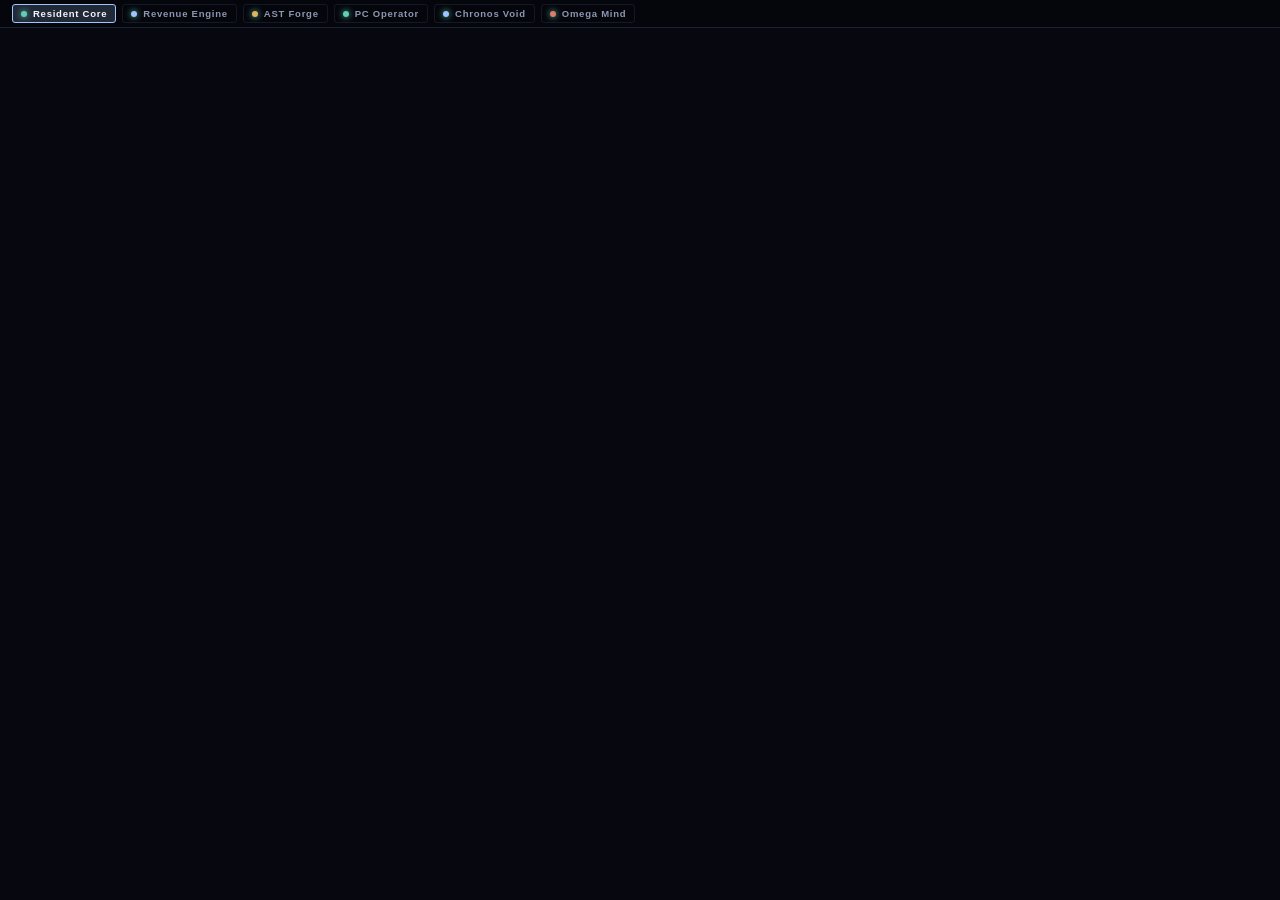
==== commit 7230924b: "feat(dashboard): unify all subsystems, decks, and telemetry into single cockpit" ====
--- a/overlay/index.html
+++ b/overlay/index.html
@@ -45,6 +45,11 @@
     <g id="i-brain"><path d="M9.5 2a4 4 0 0 0-4 4c0 .4.06.77.16 1.13A4.5 4.5 0 0 0 3 11.5c0 2 1.3 3.7 3.1 4.3A5 5 0 0 0 11 20v2h2v-2a5 5 0 0 0 4.9-4.2c1.8-.6 3.1-2.3 3.1-4.3 0-1.9-1.2-3.5-2.8-4.2.1-.35.17-.72.17-1.11a4 4 0 0 0-4-4c-.7 0-1.3.18-1.9.5A3.9 3.9 0 0 0 9.5 2z"/></g>
     <g id="i-file"><path d="M14 2H6a2 2 0 0 0-2 2v16a2 2 0 0 0 2 2h12a2 2 0 0 0 2-2V8z"/><polyline points="14 2 14 8 20 8"/></g>
     <g id="i-shield"><path d="M12 22s8-4 8-10V5l-8-3-8 3v7c0 6 8 10 8 10z"/></g>
+    <g id="i-chronos"><polygon points="12,2 15,9 22,12 15,15 12,22 9,15 2,12 9,9"/><circle cx="12" cy="12" r="3"/></g>
+    <g id="i-omega"><circle cx="12" cy="12" r="8"/><path d="M12 4v8l5 5"/></g>
+    <g id="i-cinema"><rect x="2" y="3" width="20" height="18" rx="2"/><path d="M7 3v18M17 3v18M2 9h20M2 15h20"/></g>
+    <g id="i-omni"><circle cx="12" cy="12" r="9"/><circle cx="12" cy="12" r="4"/><path d="M12 3v18M3 12h18"/></g>
+    <g id="i-origin"><polygon points="12,2 22,8.5 22,15.5 12,22 2,15.5 2,8.5"/><path d="M12 2v20M2 8.5l20 7M2 15.5l20-7"/></g>
   </defs>
 </svg>
 
@@ -80,6 +85,21 @@
       <li><button type="button" class="rail__item" data-nav="unwired" data-ring="3" data-deg="80">
         <svg viewBox="0 0 24 24" aria-hidden="true"><use href="#i-unwired"/></svg>
         <span>Not wired</span></button></li>
+      <li><button type="button" class="rail__item" data-nav="chronos" data-ring="3" data-deg="260">
+        <svg viewBox="0 0 24 24" aria-hidden="true"><use href="#i-chronos"/></svg>
+        <span>Chronos</span></button></li>
+      <li><button type="button" class="rail__item" data-nav="omega" data-ring="2" data-deg="300">
+        <svg viewBox="0 0 24 24" aria-hidden="true"><use href="#i-omega"/></svg>
+        <span>Omega</span></button></li>
+      <li><button type="button" class="rail__item" data-nav="cinema" data-ring="1" data-deg="10">
+        <svg viewBox="0 0 24 24" aria-hidden="true"><use href="#i-cinema"/></svg>
+        <span>Cinema</span></button></li>
+      <li><button type="button" class="rail__item" data-nav="omni" data-ring="3" data-deg="130">
+        <svg viewBox="0 0 24 24" aria-hidden="true"><use href="#i-omni"/></svg>
+        <span>Omni</span></button></li>
+      <li><button type="button" class="rail__item" data-nav="origin" data-ring="2" data-deg="210">
+        <svg viewBox="0 0 24 24" aria-hidden="true"><use href="#i-origin"/></svg>
+        <span>Origin</span></button></li>
     </ul>
 
     <div class="rail__foot">
@@ -98,7 +118,22 @@
         <p id="view-sub" class="topbar__sub">The resident maid — autonomous cognition, dialogue, and metabolic presence.</p>
       </div>
       <div class="topbar__meta" id="topbar-meta"></div>
+      <div class="unified-compass-strip" id="unified-compass-strip">
+        <div class="compass-item"><span class="ci-label">TAU</span><b id="compass-tau" class="ci-val">0.000s</b></div>
+        <div class="compass-item"><span class="ci-label">SUGAR</span><b id="compass-sugar" class="ci-val">AWAKE (380MB)</b></div>
+        <div class="compass-item"><span class="ci-label">DECAY</span><b id="compass-decay" class="ci-val">45.0s</b></div>
+        <div class="compass-item"><span class="ci-label">SHM RING</span><b id="compass-shm" class="ci-val">ACTIVE</b></div>
+      </div>
     </header>
+
+    <div class="world-multiplexer-strip" id="world-multiplexer-strip" aria-label="Multi-World Switcher">
+      <button type="button" class="world-portal-pill active" data-world="resident"><span class="wp-dot"></span><span>Resident Core</span></button>
+      <button type="button" class="world-portal-pill" data-world="revenue"><span class="wp-dot" style="background:var(--el-accent)"></span><span>Revenue Engine</span></button>
+      <button type="button" class="world-portal-pill" data-world="self_code"><span class="wp-dot" style="background:var(--el-warn)"></span><span>AST Forge</span></button>
+      <button type="button" class="world-portal-pill" data-world="pc_operator"><span class="wp-dot" style="background:var(--el-ok)"></span><span>PC Operator</span></button>
+      <button type="button" class="world-portal-pill" data-world="chronos"><span class="wp-dot" style="background:var(--el-info)"></span><span>Chronos Void</span></button>
+      <button type="button" class="world-portal-pill" data-world="omega"><span class="wp-dot" style="background:var(--el-danger)"></span><span>Omega Mind</span></button>
+    </div>
 
     <div class="views">
       <section class="view" data-view="resident" tabindex="-1">
@@ -125,6 +160,41 @@
         <h2 class="sr-only">Not wired</h2>
         <div id="unwired-root" class="stack"></div>
       </section>
+      <section class="view" data-view="chronos" tabindex="-1" hidden>
+        <div class="evolved-frame-bar">
+          <span>CHRONOS-VOID 4D SPACETIME ORGANISM</span>
+          <a href="chronos.html" target="_blank" rel="noopener" class="evolved-launch-link">Launch Fullscreen</a>
+        </div>
+        <iframe src="chronos.html" class="evolved-iframe" title="Chronos Spacetime Void HUD"></iframe>
+      </section>
+      <section class="view" data-view="omega" tabindex="-1" hidden>
+        <div class="evolved-frame-bar">
+          <span>OMEGA SINGULARITY OS</span>
+          <a href="omega.html" target="_blank" rel="noopener" class="evolved-launch-link">Launch Fullscreen</a>
+        </div>
+        <iframe src="omega.html" class="evolved-iframe" title="Omega Singularity OS"></iframe>
+      </section>
+      <section class="view" data-view="cinema" tabindex="-1" hidden>
+        <div class="evolved-frame-bar">
+          <span>LIVING MULTIVERSE CINEMA OS</span>
+          <a href="cinema.html" target="_blank" rel="noopener" class="evolved-launch-link">Launch Fullscreen</a>
+        </div>
+        <iframe src="cinema.html" class="evolved-iframe" title="Living Multiverse Cinema OS"></iframe>
+      </section>
+      <section class="view" data-view="omni" tabindex="-1" hidden>
+        <div class="evolved-frame-bar">
+          <span>OMNI-WORLD AUTONOMOUS MISSION & ZERO-RESTART OS</span>
+          <a href="omni.html" target="_blank" rel="noopener" class="evolved-launch-link">Launch Fullscreen</a>
+        </div>
+        <iframe src="omni.html" class="evolved-iframe" title="Omni-World Engine"></iframe>
+      </section>
+      <section class="view" data-view="origin" tabindex="-1" hidden>
+        <div class="evolved-frame-bar">
+          <span>ORIGIN 6-DOF 3D SPATIAL GAME ENGINE</span>
+          <a href="origin.html" target="_blank" rel="noopener" class="evolved-launch-link">Launch Fullscreen</a>
+        </div>
+        <iframe src="origin.html" class="evolved-iframe" title="Origin Spatial Engine"></iframe>
+      </section>
     </div>
   </main>
 </div>
--- a/overlay/styles.css
+++ b/overlay/styles.css
@@ -2823,3 +2823,147 @@
   .persona-pills,
   .studio-chips { justify-content: flex-start; }
 }
+
+/* Evolved Multiverse & Chronos Dashboard Framing */
+.evolved-frame-bar {
+  display: flex;
+  justify-content: space-between;
+  align-items: center;
+  padding: 8px 14px;
+  background: var(--surface-2, rgba(15, 23, 42, 0.7));
+  border: 1px solid var(--line, rgba(255, 255, 255, 0.1));
+  border-radius: 6px;
+  margin-bottom: 8px;
+  font-size: 11px;
+  letter-spacing: 0.1em;
+  font-family: var(--font-mono, monospace);
+}
+.evolved-launch-link {
+  color: var(--accent, #38bdf8);
+  text-decoration: none;
+  border: 1px solid currentColor;
+  padding: 3px 8px;
+  border-radius: 4px;
+  transition: opacity 0.2s;
+  font-size: 10px;
+}
+.evolved-launch-link:hover {
+  opacity: 0.8;
+}
+.evolved-iframe {
+  width: 100%;
+  height: calc(100vh - 175px);
+  min-height: 600px;
+  border: 1px solid var(--line, rgba(255, 255, 255, 0.1));
+  border-radius: 8px;
+  background: #020307;
+  display: block;
+}
+
+/* Unified Master Compass & Telemetry Horizon */
+.unified-compass-strip {
+  display: flex;
+  align-items: center;
+  gap: 12px;
+  padding: 4px 10px;
+  background: color-mix(in srgb, var(--el-surface-raised, #161b2c) 75%, transparent);
+  border: 1px solid color-mix(in srgb, var(--el-border, #1a2236) 80%, transparent);
+  border-radius: var(--el-radius-control, 4px);
+  margin-left: auto;
+  font-family: var(--el-font-mono, monospace);
+  font-size: 10px;
+}
+.compass-item {
+  display: flex;
+  align-items: baseline;
+  gap: 5px;
+}
+.compass-item .ci-label {
+  color: var(--el-ink-faint, #5a647d);
+  font-size: 8.5px;
+  letter-spacing: 0.1em;
+}
+.compass-item .ci-val {
+  color: var(--el-accent, #9ec5ff);
+  font-weight: 700;
+  font-variant-numeric: tabular-nums;
+}
+
+/* 7-Step Liturgy Combo Ribbon */
+.liturgy-combo-strip {
+  display: flex;
+  align-items: center;
+  justify-content: space-between;
+  gap: 4px;
+  width: 100%;
+  margin-bottom: 6px;
+  font-family: var(--el-font-mono, monospace);
+}
+.combo-step {
+  flex: 1;
+  padding: 3px 5px;
+  background: color-mix(in srgb, var(--el-surface-sunken, #05060c) 80%, transparent);
+  border-bottom: 2px solid color-mix(in srgb, var(--el-accent, #9ec5ff) 35%, transparent);
+  text-align: center;
+  font-size: 8px;
+  font-weight: 750;
+  letter-spacing: 0.12em;
+  color: var(--el-ink-muted, #8b97b3);
+  border-radius: 2px 2px 0 0;
+  transition: all 0.15s ease;
+  white-space: nowrap;
+}
+.combo-step.firing {
+  background: var(--el-accent, #9ec5ff);
+  color: var(--el-canvas, #07080f);
+  border-bottom-color: #ffffff;
+  box-shadow: 0 0 12px var(--el-accent, #9ec5ff);
+  transform: translateY(-1px);
+}
+.combo-step.sealed {
+  background: color-mix(in srgb, var(--el-ok, #5fd0b5) 16%, transparent);
+  color: var(--el-ok, #5fd0b5);
+  border-bottom-color: var(--el-ok, #5fd0b5);
+}
+
+/* Multi-World Selector Strip */
+.world-multiplexer-strip {
+  display: flex;
+  align-items: center;
+  gap: 6px;
+  padding: 4px 12px;
+  background: color-mix(in srgb, var(--el-surface-sunken, #05060c) 90%, transparent);
+  border-bottom: 1px solid var(--el-border, #1a2236);
+  overflow-x: auto;
+  font-family: var(--el-font-mono, monospace);
+}
+.world-portal-pill {
+  display: inline-flex;
+  align-items: center;
+  gap: 6px;
+  padding: 3px 8px;
+  background: transparent;
+  border: 1px solid color-mix(in srgb, var(--el-border, #1a2236) 70%, transparent);
+  color: var(--el-ink-muted, #8b97b3);
+  font-size: 9.5px;
+  font-weight: 600;
+  letter-spacing: 0.08em;
+  border-radius: 3px;
+  cursor: pointer;
+  transition: all 0.15s ease;
+  white-space: nowrap;
+}
+.world-portal-pill:hover,
+.world-portal-pill.active {
+  background: color-mix(in srgb, var(--el-accent, #9ec5ff) 18%, transparent);
+  color: var(--el-ink-strong, #f3f6ff);
+  border-color: var(--el-accent, #9ec5ff);
+}
+.world-portal-pill .wp-dot {
+  width: 6px;
+  height: 6px;
+  border-radius: 50%;
+  background: var(--el-ok, #5fd0b5);
+  box-shadow: 0 0 6px var(--el-ok, #5fd0b5);
+}
+
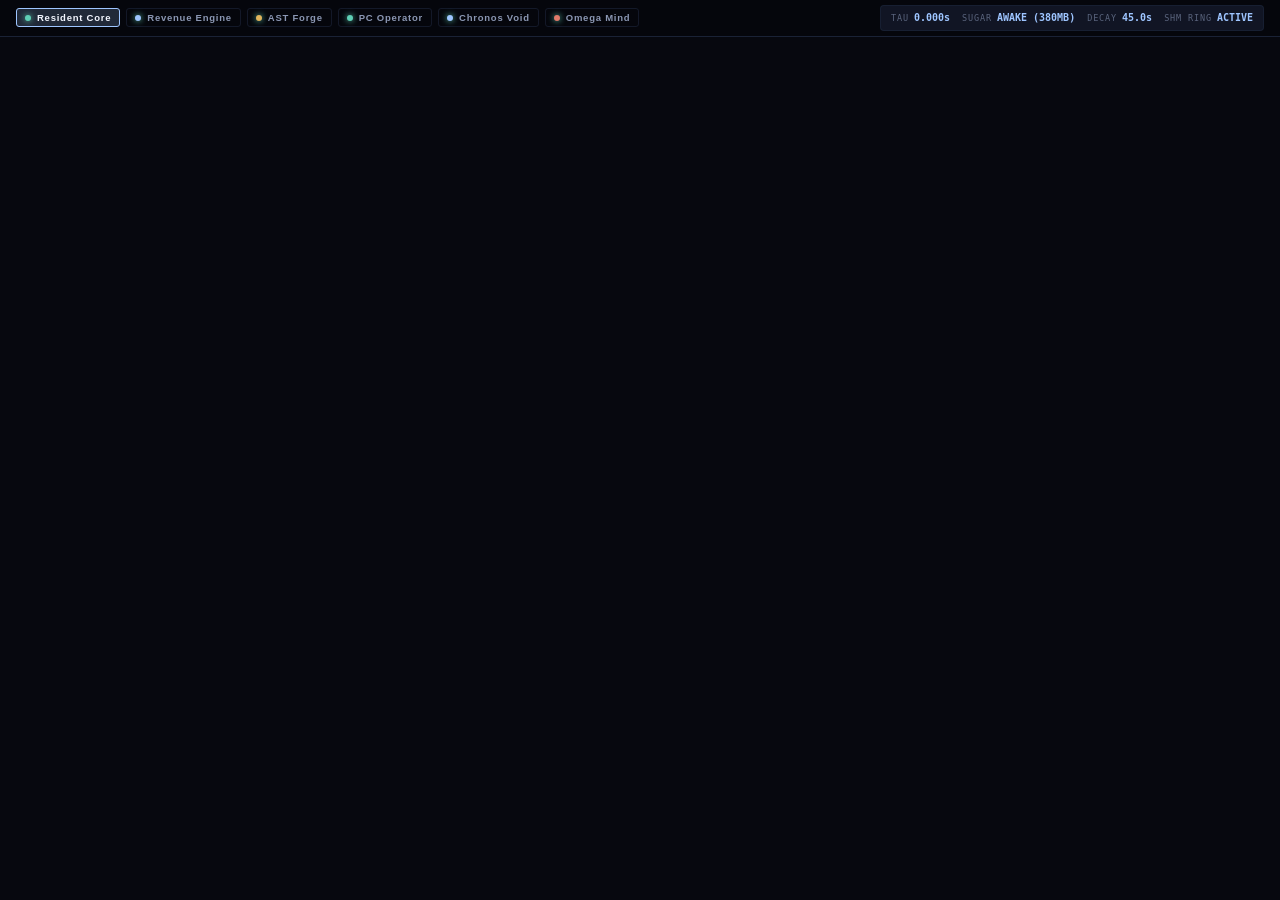
==== commit b9062879: "fix(dashboard): persistent top compass horizon, interactive 3D mouse orbit, and task completion sync" ====
--- a/overlay/index.html
+++ b/overlay/index.html
@@ -115,24 +115,26 @@
     <header class="topbar">
       <div class="topbar__lead">
         <h1 id="view-title">Resident</h1>
-        <p id="view-sub" class="topbar__sub">The resident maid — autonomous cognition, dialogue, and metabolic presence.</p>
+        <p id="view-sub" class="topbar__sub">The resident maid - autonomous cognition, dialogue, and metabolic presence.</p>
       </div>
       <div class="topbar__meta" id="topbar-meta"></div>
+    </header>
+
+    <div class="world-multiplexer-strip" id="world-multiplexer-strip" aria-label="Multi-World Switcher">
+      <div class="world-pills-group">
+        <button type="button" class="world-portal-pill active" data-world="resident"><span class="wp-dot"></span><span>Resident Core</span></button>
+        <button type="button" class="world-portal-pill" data-world="revenue"><span class="wp-dot" style="background:var(--el-accent)"></span><span>Revenue Engine</span></button>
+        <button type="button" class="world-portal-pill" data-world="self_code"><span class="wp-dot" style="background:var(--el-warn)"></span><span>AST Forge</span></button>
+        <button type="button" class="world-portal-pill" data-world="pc_operator"><span class="wp-dot" style="background:var(--el-ok)"></span><span>PC Operator</span></button>
+        <button type="button" class="world-portal-pill" data-world="chronos"><span class="wp-dot" style="background:var(--el-info)"></span><span>Chronos Void</span></button>
+        <button type="button" class="world-portal-pill" data-world="omega"><span class="wp-dot" style="background:var(--el-danger)"></span><span>Omega Mind</span></button>
+      </div>
       <div class="unified-compass-strip" id="unified-compass-strip">
         <div class="compass-item"><span class="ci-label">TAU</span><b id="compass-tau" class="ci-val">0.000s</b></div>
         <div class="compass-item"><span class="ci-label">SUGAR</span><b id="compass-sugar" class="ci-val">AWAKE (380MB)</b></div>
         <div class="compass-item"><span class="ci-label">DECAY</span><b id="compass-decay" class="ci-val">45.0s</b></div>
         <div class="compass-item"><span class="ci-label">SHM RING</span><b id="compass-shm" class="ci-val">ACTIVE</b></div>
       </div>
-    </header>
-
-    <div class="world-multiplexer-strip" id="world-multiplexer-strip" aria-label="Multi-World Switcher">
-      <button type="button" class="world-portal-pill active" data-world="resident"><span class="wp-dot"></span><span>Resident Core</span></button>
-      <button type="button" class="world-portal-pill" data-world="revenue"><span class="wp-dot" style="background:var(--el-accent)"></span><span>Revenue Engine</span></button>
-      <button type="button" class="world-portal-pill" data-world="self_code"><span class="wp-dot" style="background:var(--el-warn)"></span><span>AST Forge</span></button>
-      <button type="button" class="world-portal-pill" data-world="pc_operator"><span class="wp-dot" style="background:var(--el-ok)"></span><span>PC Operator</span></button>
-      <button type="button" class="world-portal-pill" data-world="chronos"><span class="wp-dot" style="background:var(--el-info)"></span><span>Chronos Void</span></button>
-      <button type="button" class="world-portal-pill" data-world="omega"><span class="wp-dot" style="background:var(--el-danger)"></span><span>Omega Mind</span></button>
     </div>
 
     <div class="views">
--- a/overlay/styles.css
+++ b/overlay/styles.css
@@ -1474,29 +1474,32 @@
   background: color-mix(in srgb, var(--el-surface-raised) 90%, transparent);
   border-bottom: var(--el-hairline) solid var(--el-border);
   overflow-x: auto;
+  flex-wrap: wrap;
+  gap: 3px;
+  padding: 4px 6px;
   flex: none;
 }
 
 .deck-tab {
   display: inline-flex;
   align-items: center;
-  gap: var(--el-space-1);
-  padding: var(--el-space-2) var(--el-space-3);
-  font-size: var(--el-t-1);
+  gap: 4px;
+  padding: 4px 8px;
+  font-size: 11px;
   font-family: var(--el-font-sans);
   font-weight: var(--el-weight-medium);
   color: var(--el-ink-muted);
   background: transparent;
-  border: none;
-  border-bottom: 2px solid transparent;
+  border: 1px solid transparent;
+  border-radius: var(--el-radius-control, 4px);
   cursor: pointer;
   white-space: nowrap;
   transition: all var(--el-dur-140) var(--el-ease-standard);
 }
 
 .deck-tab svg {
-  width: 14px;
-  height: 14px;
+  width: 13px;
+  height: 13px;
   stroke: currentColor;
   stroke-width: 1.6;
   fill: none;
@@ -1509,7 +1512,7 @@
 
 .deck-tab[aria-selected="true"] {
   color: var(--el-accent);
-  border-bottom-color: var(--el-accent);
+  border-color: color-mix(in srgb, var(--el-accent) 60%, transparent);
   background: color-mix(in srgb, var(--el-accent-soft) 80%, transparent);
 }
 
@@ -2705,6 +2708,9 @@
   width: min(1180px, calc(100vw - 48px));
   box-sizing: border-box;
   background: color-mix(in srgb, var(--el-surface-sunken) 94%, #020508);
+  gap: 5px;
+  padding: 6px 14px 8px;
+  margin-bottom: 10px;
 }
 
 .hud-compose {
@@ -2714,12 +2720,14 @@
 .hud-dock-pills {
   justify-content: center;
   flex-wrap: wrap;
+  gap: 4px;
   overflow: visible;
 }
 
 .persona-pills,
 .studio-chips {
   justify-content: center;
+  gap: 4px;
   flex-wrap: wrap;
 }
 
@@ -2926,16 +2934,25 @@
   border-bottom-color: var(--el-ok, #5fd0b5);
 }
 
-/* Multi-World Selector Strip */
+/* Multi-World Selector Strip & Integrated Master Compass */
 .world-multiplexer-strip {
   display: flex;
   align-items: center;
+  justify-content: space-between;
+  gap: 12px;
+  padding: 5px 16px;
+  background: color-mix(in srgb, var(--el-surface-sunken, #05060c) 94%, #010204);
+  border-bottom: 1px solid var(--el-border, #1a2236);
+  font-family: var(--el-font-mono, monospace);
+  position: relative;
+  z-index: 100;
+  flex: none;
+}
+.world-pills-group {
+  display: flex;
+  align-items: center;
   gap: 6px;
-  padding: 4px 12px;
-  background: color-mix(in srgb, var(--el-surface-sunken, #05060c) 90%, transparent);
-  border-bottom: 1px solid var(--el-border, #1a2236);
   overflow-x: auto;
-  font-family: var(--el-font-mono, monospace);
 }
 .world-portal-pill {
   display: inline-flex;
